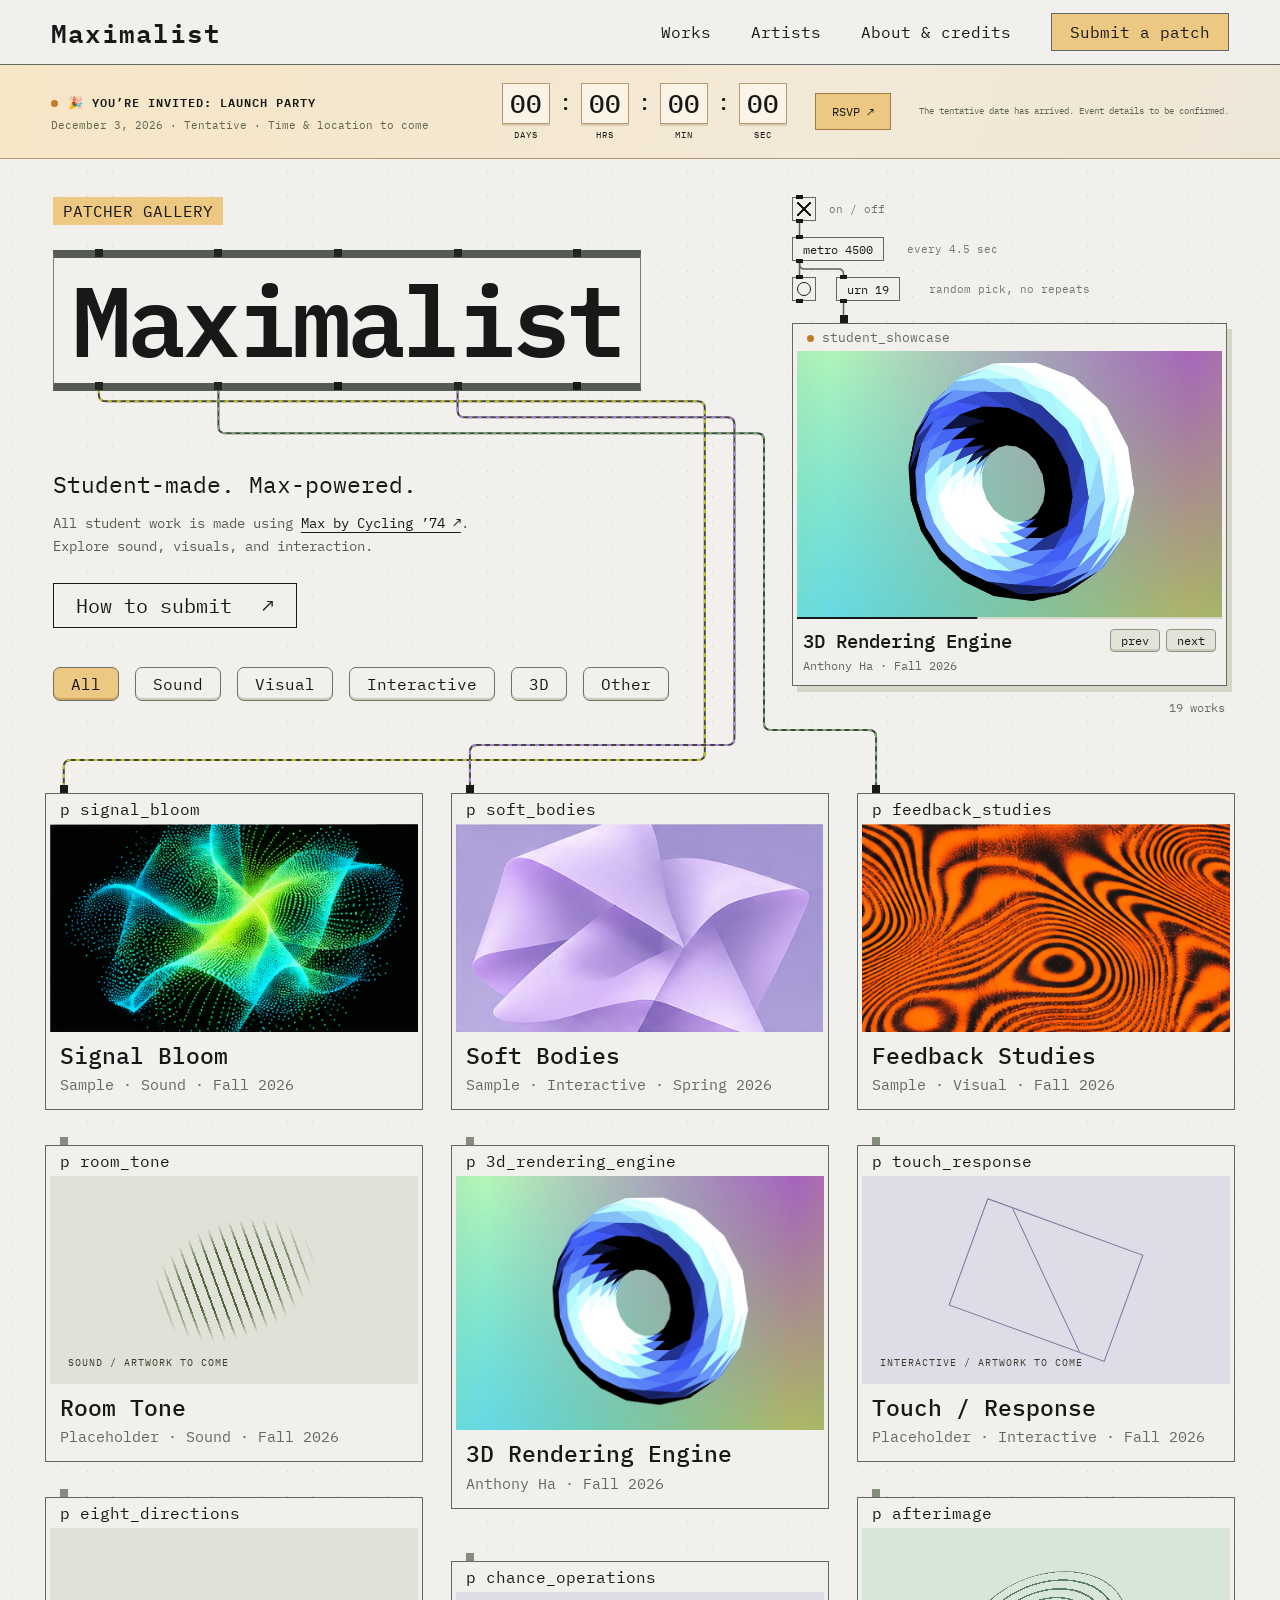
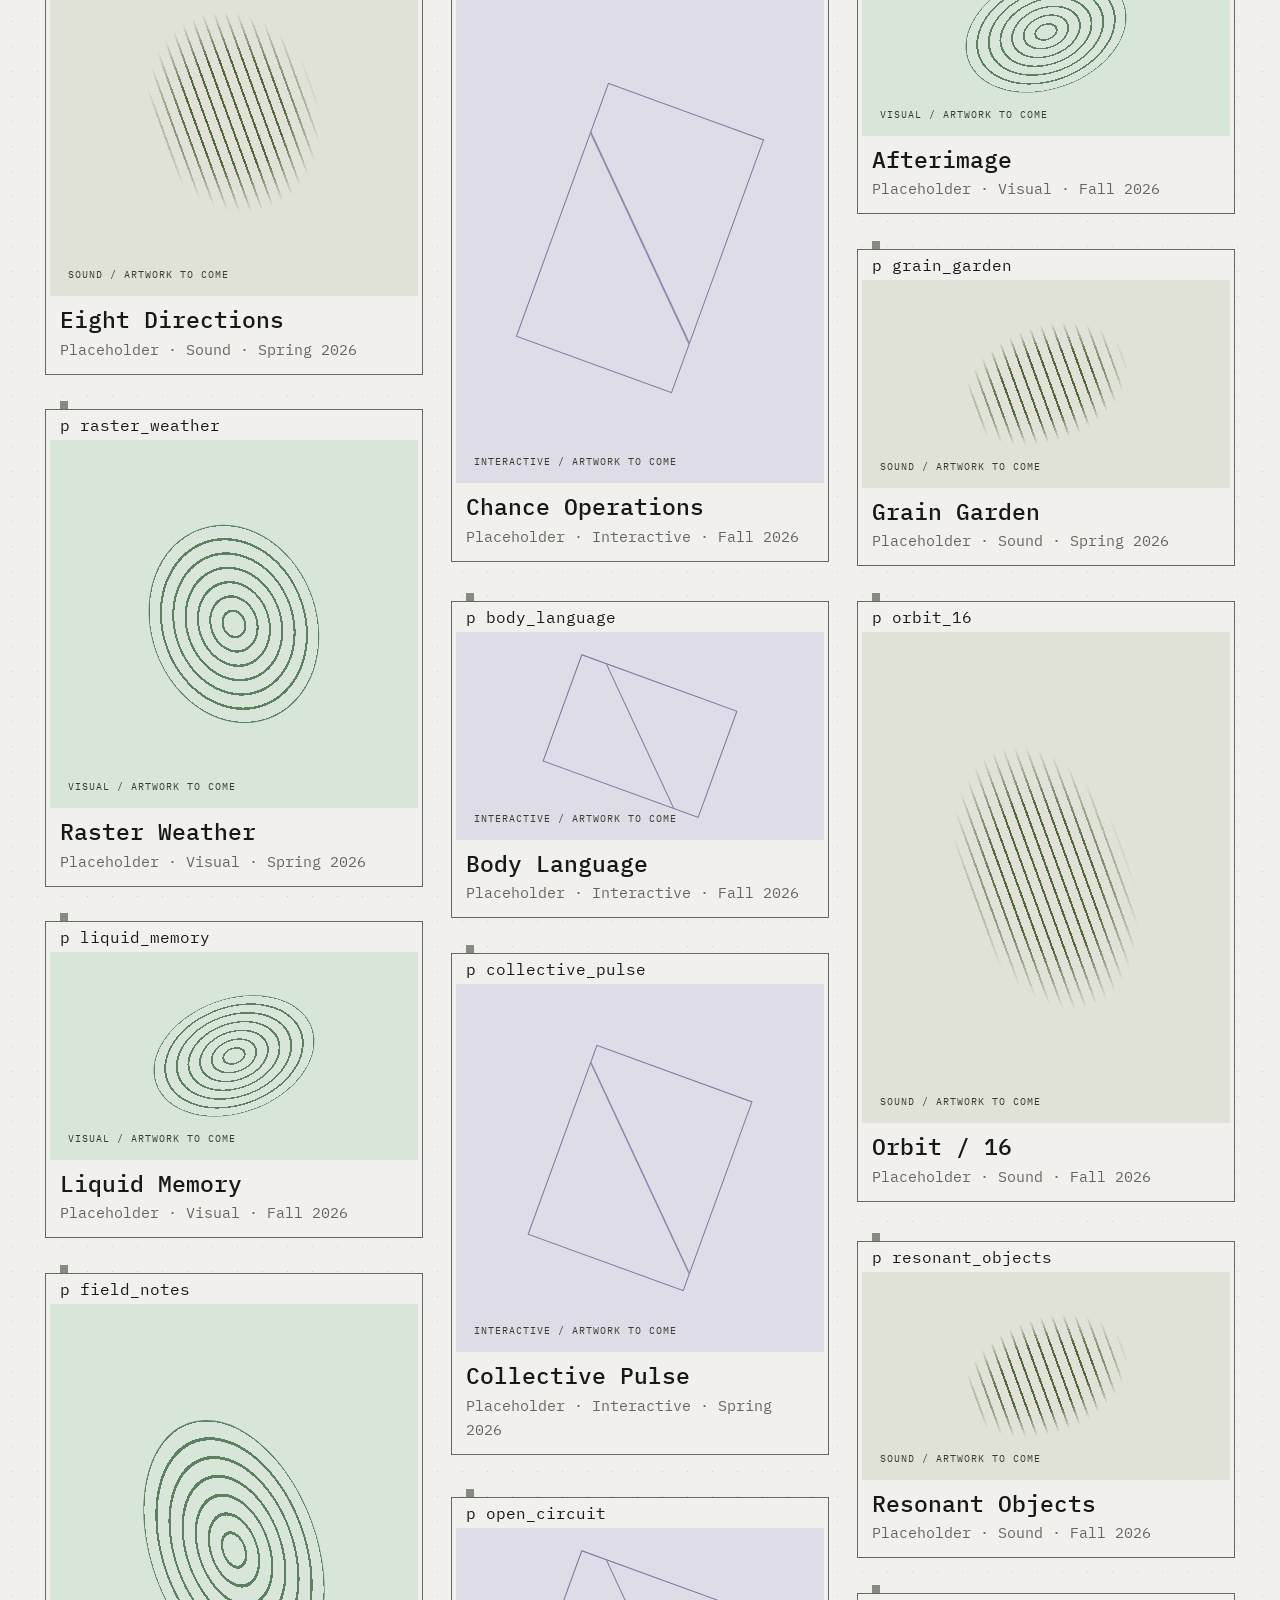
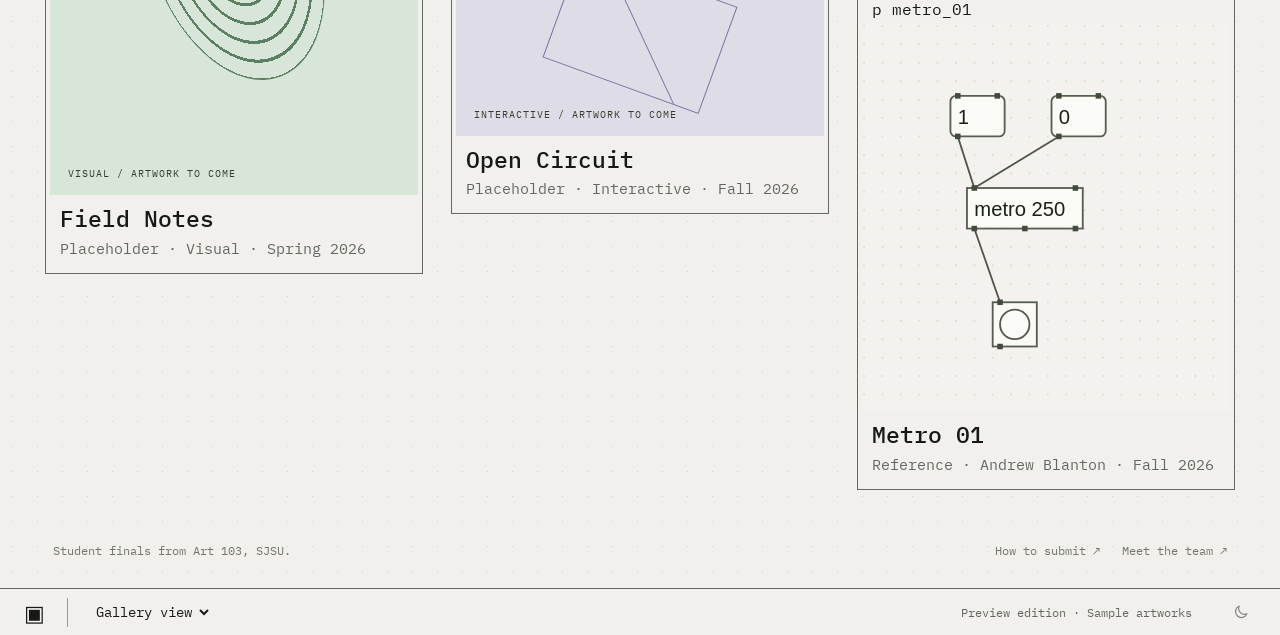
==== index.html @ 7b3593b7 "Add files via upload" ====
<!doctype html>
<html lang="en"><head><meta charset="utf-8"><meta name="viewport" content="width=device-width,initial-scale=1"><meta name="description" content="Maximalist shows student final projects made in Max: sound, video, and interactive work from Art 103 at SJSU."><title>Maximalist | Student work made in Max</title><link rel="stylesheet" href="style.css"><link rel="stylesheet" href="object-skin.css"><link rel="stylesheet" href="showcase.css"><script src="theme.js"></script><script src="transitions.js" defer></script><link rel="stylesheet" href="dark.css"></head><body>
<a class="skip" href="#works">Skip to works</a>
<header><a class="brand" href="#">Maximalist</a><nav aria-label="Main navigation"><a href="#works">Works</a><button data-panel="artists">Artists</button><a href="credits.html">About & credits</a><button class="submit" data-panel="submit">Submit a patch</button></nav></header>
<aside class="launch" aria-label="Tentative launch countdown"><div><span class="launch-light" aria-hidden="true"></span><strong>🎉 YOU’RE INVITED: LAUNCH PARTY</strong><p>December 3, 2026 · Tentative · Time & location to come</p></div><div class="clock" role="timer" aria-label="Time until December 3 in Pacific time"><div><b data-unit="days">--</b><small>DAYS</small></div><span>:</span><div><b data-unit="hours">--</b><small>HRS</small></div><span>:</span><div><b data-unit="minutes">--</b><small>MIN</small></div><span>:</span><div><b data-unit="seconds">--</b><small>SEC</small></div></div><a class="rsvp" href="credits.html#launch-party" title="RSVP details coming soon">RSVP ↗</a><span class="launch-note">Counting to the date,<br>not the event start time.</span></aside><main><section class="canvas" aria-labelledby="title"><div class="intro"><div class="eyebrow">PATCHER GALLERY</div><div class="title-object"><div class="ports top"><i></i><i></i><i></i><i></i><i></i></div><h1 id="title">Maximalist</h1><div class="ports bottom"><i data-outlet="signal" title="audio"></i><i data-outlet="matrix" title="visual"></i><i data-outlet="event" title="interactive"></i><i data-outlet="spatial" title="3D"></i><i data-outlet="other" title="other"></i></div></div><p class="tagline">Student-made. Max-powered.</p><p class="max-intro">All student work is made using <a href="https://cycling74.com/products/max" target="_blank" rel="noopener">Max by Cycling ’74 ↗</a>.<br>Explore sound, visuals, and interaction.</p><a class="explore" href="submit.html">How to submit <span>↗</span></a>
<aside class="showcase" aria-label="Showcase: a random work from the gallery">
 <div class="sc-patch">
  <svg class="sc-cords" aria-hidden="true"></svg>
  <button class="sc-node sc-toggle" aria-pressed="true" aria-label="Pause showcase" title="Toggle the metro on or off"><span aria-hidden="true"></span></button>
  <span class="sc-comment c-toggle" aria-hidden="true">on / off</span>
  <div class="sc-node sc-obj sc-metro" aria-hidden="true">metro</div>
  <span class="sc-comment c-metro" aria-hidden="true">every few sec</span>
  <button class="sc-node sc-bang" aria-label="Bang: show another work" title="bang"><span aria-hidden="true"></span></button>
  <div class="sc-node sc-obj sc-urn" aria-hidden="true">urn</div>
  <span class="sc-comment c-urn" aria-hidden="true">random pick, no repeats</span>
 </div>
 <div class="sc-window">
  <i class="inlet" aria-hidden="true"></i>
  <div class="object-name"><span><i class="sc-live" aria-hidden="true"></i>student_showcase</span></div>
  <button class="sc-stage" aria-label="View artwork"></button>
  <div class="sc-progress" aria-hidden="true"><i></i></div>
  <div class="sc-info"><div class="sc-text" aria-live="off"><h2 class="sc-title"></h2><p class="sc-meta"></p></div><div class="sc-msgs"><button class="sc-msg" data-sc="prev" aria-label="Previous work">prev</button><button class="sc-msg" data-sc="next" aria-label="Next work">next</button></div></div>
 </div>
 <div class="sc-foot"></div>
</aside></div>
<svg class="cords" aria-hidden="true"></svg>
<section id="works" aria-label="Student artworks"><div class="filterbar"><div class="filters" role="group" aria-label="Filter artworks"><button class="active" aria-pressed="true" data-filter="All">All</button><button aria-pressed="false" data-filter="Sound">Sound</button><button aria-pressed="false" data-filter="Visual">Visual</button><button aria-pressed="false" data-filter="Interactive">Interactive</button><button aria-pressed="false" data-filter="3D">3D</button><button aria-pressed="false" data-filter="Other">Other</button></div><span id="count" aria-live="polite">3 works</span></div><div class="gallery" id="gallery"></div></section>
<div class="below"><span>Student finals from Art 103, SJSU.</span><span class="below-links"><a href="submit.html">How to submit ↗</a><a href="credits.html">Meet the team ↗</a></span></div></section></main>
<footer><span class="lock" aria-label="Locked presentation view">▣</span><label for="view" class="sr-only">Gallery layout</label><select id="view"><option value="grid">Gallery view</option><option value="list">List view</option></select><span class="footer-note">Preview edition · Sample artworks</span><button class="theme-toggle" type="button" aria-label="Switch to dark mode"><svg class="icon-moon" viewBox="0 0 24 24" aria-hidden="true"><path d="M20 14.5A8 8 0 0 1 9.5 4a8 8 0 1 0 10.5 10.5Z"/></svg><svg class="icon-sun" viewBox="0 0 24 24" aria-hidden="true"><circle cx="12" cy="12" r="4"/><path d="M12 2.5v2.5M12 19v2.5M2.5 12H5M19 12h2.5M5.3 5.3l1.8 1.8M16.9 16.9l1.8 1.8M5.3 18.7l1.8-1.8M16.9 7.1l1.8-1.8"/></svg></button></footer>
<dialog id="dialog"><div class="dialog-top"><span id="dialog-label">p project</span><span class="dialog-nav"><button type="button" data-step="-1" aria-label="Previous work" title="Previous work (←)">←</button><button type="button" data-step="1" aria-label="Next work" title="Next work (→)">→</button></span><button id="close" aria-label="Close dialog">×</button></div><div id="dialog-body"></div></dialog>
<script src="launch.js"></script><script src="patch-links.js"></script><script src="app.js"></script><script src="showcase.js"></script></body></html>
---- style.css ----
@import url("font-local.css");
:root{--paper:#f2f0ed;--ink:#171918;--line:#656764;--yellow:#ecc882;--wire:#d99a3e;font-family:'IBM Plex Mono','Courier New',monospace;color:var(--ink);background:var(--paper);font-synthesis:none}*{box-sizing:border-box}html{scroll-behavior:smooth;scroll-padding-top:100px}body{margin:0}button,input,textarea,select{font:inherit;color:inherit}button,a,select{-webkit-tap-highlight-color:transparent}button,a,select{touch-action:manipulation}button{cursor:pointer}a{color:inherit;text-decoration:none}button{border:1px solid var(--line);background:transparent;padding:8px 18px}button:hover,.explore:hover{background:var(--yellow)}button:focus-visible,a:focus-visible,select:focus-visible,input:focus-visible,textarea:focus-visible{outline:3px solid #b3782a;outline-offset:4px}header{min-height:65px;padding:10px 4%;display:flex;align-items:center;justify-content:space-between;border-bottom:1px solid var(--line);background:var(--paper);gap:20px}.brand{font-size:26px;font-weight:600;letter-spacing:1px}nav{display:flex;align-items:center;gap:40px;font-size:16px}nav>button:not(.submit){border:0;padding:4px 0}nav>a:hover,nav>button:not(.submit):hover{text-decoration:underline;text-underline-offset:7px;background:none}.submit{background:var(--yellow)}main{background-image:radial-gradient(#cdd0cb .85px,transparent .85px);background-size:25px 25px}.canvas{max-width:1600px;margin:auto;padding:38px 3.5% 0;position:relative}.intro{position:relative;z-index:2;pointer-events:none}.intro>*{pointer-events:auto}.eyebrow{display:inline-block;background:var(--yellow);font-size:16px;padding:4px 10px;margin:0 0 25px 8px}.title-object{display:inline-block;position:relative;border:1.5px solid var(--line);background:var(--paper);margin-left:8px}h1{font-size:clamp(64px,7.7vw,120px);font-weight:600;letter-spacing:-4px;line-height:1.16;margin:6px 18px 14px}.ports{position:absolute;left:7%;right:10%;display:flex;justify-content:space-between;height:10px}.ports i{display:block;width:10px;height:10px;background:var(--ink)}.ports.top{top:-11px}.ports.bottom{bottom:-11px}.tagline{font-size:clamp(18px,1.8vw,27px);line-height:1.35;margin:32px 8px 24px}.explore{display:inline-flex;gap:30px;align-items:center;border:1px solid var(--ink);padding:8px 22px;font-size:20px;margin-left:8px;background:var(--paper)}.cords{position:absolute;inset:0;width:100%;height:100%;z-index:0;overflow:visible;pointer-events:none}.cords path{fill:none;stroke:#5d605b;stroke-width:1.8}.cords path:last-child{stroke:var(--wire);stroke-width:1.5}#works{position:relative;z-index:1;margin-top:35px}.filterbar{display:flex;align-items:center;justify-content:space-between;margin:0 8px 78px}.filters{display:flex;gap:16px}.filters button{background:var(--paper);padding:6px 21px;font-size:16px}.filters button.active{background:var(--yellow)}#count{color:#686b64;font-size:12px;background:var(--paper);padding:4px 8px}.gallery{display:grid;grid-template-columns:repeat(3,minmax(0,1fr));gap:28px}.card{position:relative;display:block;text-align:left;padding:0 4px 12px;background:var(--paper);border:1px solid var(--line);width:100%;transition:transform .2s,box-shadow .2s}.card:hover{background:var(--paper);transform:translateY(-5px);box-shadow:5px 6px 0 #d5d6c7}.card:before{content:'';position:absolute;width:10px;height:10px;top:-11px;left:50%;background:var(--ink)}.object-name{font-size:16px;padding:5px 10px;display:flex;justify-content:space-between}.object-name span:last-child{opacity:0;transition:opacity .2s}.card:hover .object-name span:last-child,.card:focus-visible .object-name span:last-child{opacity:1}.art{width:100%;aspect-ratio:451/254;background-image:url(reference.png);background-size:340.5765% 403.1496%;background-repeat:no-repeat;background-color:#141514}.art-0{background-position:5.25346% 80%}.art-1{background-position:50.04608% 80%}.art-2{background-position:94.83871% 80%}.card h2{font-size:23px;line-height:1.2;font-weight:500;margin:10px 10px 3px}.card p{font-size:15px;margin:0 10px;color:#646761}.below{display:flex;align-items:center;justify-content:space-between;padding:30px 8px;color:#73766d;font-size:12px}.below button{border:0;font-size:12px;padding:5px}footer{display:flex;align-items:center;gap:20px;border-top:1px solid var(--line);padding:8px 24px;font-size:14px;background:var(--paper)}.lock{font-size:22px;border-right:1px solid #999;padding-right:22px}select{border:0;background:transparent;padding:4px;cursor:pointer}.footer-note{margin-left:auto;color:#646761;font-size:12px}.gallery.list{grid-template-columns:1fr}.gallery.list .card{display:grid;grid-template-columns:210px 1fr;padding:12px 16px;column-gap:24px}.gallery.list .art{grid-column:1;grid-row:1/4}.gallery.list .object-name,.gallery.list h2,.gallery.list p{grid-column:2}.gallery.list .object-name{padding-top:0}.gallery.list .card:before{display:none}dialog{padding:0;border:1px solid #555;background:var(--paper);color:var(--ink);width:min(740px,calc(100% - 32px));max-height:90vh;box-shadow:12px 12px 0 #0002}dialog::backdrop{background:#151a16a8;backdrop-filter:blur(3px)}.dialog-top{position:sticky;top:0;z-index:2;display:flex;justify-content:space-between;align-items:center;background:var(--paper);border-bottom:1px solid #777;padding:6px 16px;font-size:14px}.dialog-top button{border:0;font-size:28px;padding:0 6px}#dialog-body{padding:24px}#dialog-body h2{font-size:30px;font-weight:500;margin:15px 0}#dialog-body p{line-height:1.65}#dialog-body .meta{font-size:12px;color:#62665e}.tags{display:flex;gap:8px;margin-top:16px}.tags span{background:var(--yellow);padding:4px 8px;font-size:12px}form{display:grid;gap:15px}form label{display:grid;gap:6px;font-size:14px}input,textarea{width:100%;background:#fff8;border:1px solid #96998e;padding:10px}textarea{min-height:100px;resize:vertical}.primary{background:var(--yellow)}.notice{background:#e7e8de;padding:12px;font-size:13px}#saved{font-size:13px;min-height:18px}.artist-row{padding:20px 0;border-top:1px solid #aaa}.artist-row strong{font-weight:500}.artist-row span{display:block;color:#666;font-size:13px;margin-top:8px}.skip{position:absolute;left:10px;top:-100px;z-index:10;background:var(--yellow);padding:12px}.skip:focus{top:10px}.sr-only{position:absolute;width:1px;height:1px;overflow:hidden;clip:rect(0,0,0,0)}
@media(min-width:1500px){.canvas{padding-top:40px}.filterbar{margin-bottom:80px}.tagline{margin-top:35px}}@media(max-width:900px){nav{gap:18px;font-size:14px}.brand{font-size:22px}.canvas{padding-top:32px}h1{letter-spacing:-3px}.gallery{gap:16px}.card h2{font-size:18px}.object-name{font-size:12px}.card p{font-size:12px}.filters{gap:10px}.filters button{padding:6px 12px}.below{padding:25px 0}}@media(max-width:640px){header{padding:16px 5%;flex-wrap:wrap;gap:15px}.brand{font-size:25px}nav{width:100%;gap:0;justify-content:space-between;font-size:12px}.submit{padding:6px 10px}.canvas{padding:30px 5% 0}.eyebrow{font-size:12px;margin-left:0}.title-object{margin-left:0;max-width:100%}h1{font-size:clamp(38px,10vw,65px);letter-spacing:-2px;margin:10px 12px 14px}.ports i{width:7px;height:7px}.ports.top{top:-8px}.ports.bottom{bottom:-11px}.tagline{font-size:17px;margin:28px 0 22px}.explore{margin:0;font-size:15px}.cords{display:none}#works{margin-top:32px}.filterbar{margin:0 0 28px;display:block}.filters{gap:8px}.filters button{font-size:12px;padding:7px 10px}#count{display:block;margin-top:12px;padding:0;background:none}.gallery{grid-template-columns:1fr;gap:30px}.card h2{font-size:23px}.card p{font-size:14px}.object-name{font-size:14px}.below{align-items:flex-start;gap:16px;font-size:10px}.below button{font-size:10px;white-space:nowrap}footer{gap:12px;flex-wrap:wrap;padding:10px 5%;font-size:12px}.footer-note{width:100%;margin:0;font-size:10px}.gallery.list .card{grid-template-columns:100px 1fr;column-gap:10px;padding:10px}.gallery.list h2{font-size:16px}.gallery.list .object-name{font-size:10px}.gallery.list p{font-size:11px}#dialog-body{padding:18px}#dialog-body h2{font-size:25px}}@media(prefers-reduced-motion:reduce){html{scroll-behavior:auto}*{transition:none!important}}

.intro>.eyebrow{display:block;width:max-content}
/* Connected ports and dedicated cable gutters. */
.ports.bottom{left:56%;right:5%}.ports.bottom i{position:relative;flex:none}.card:before{display:none}.inlet{position:absolute;width:10px;height:10px;top:-11px;left:50%;transform:translateX(-50%);background:var(--ink)}
.cords{display:block!important;z-index:0}.cords path.cable-base{stroke:#242923;stroke-width:3;fill:none}.cords path.cable-stripe{stroke-width:3;stroke-dasharray:5 5;fill:none}.cords path.cable-stripe.signal{stroke:#e2d92d}.cords path.cable-stripe.mc{stroke:#68b5e9;stroke-width:4}.cords path.cable-stripe.matrix{stroke:#68bc72}.cords g[data-cable="mc"] .cable-base{stroke-width:4}
.intro>.tagline{width:max-content;max-width:100%;background:var(--paper)}.intro>.eyebrow{width:max-content}.gallery{row-gap:90px}.card:hover{transform:none;box-shadow:4px 5px 0 #d5d6c7}.filterbar{margin-bottom:20px;background:var(--paper);padding:4px 0}.cable-legend{display:flex;gap:20px;font-size:11px;color:#5a6156;width:max-content;max-width:100%;background:var(--paper);padding:4px 8px;margin:0 0 80px 8px;flex-wrap:wrap}.cable-legend>span{display:flex;align-items:center;gap:6px}.cable-legend i{display:inline-block;width:26px;height:4px;background:#252b23}.cable-legend .signal{background:repeating-linear-gradient(90deg,#252b23 0 5px,#e2d92d 5px 10px)}.cable-legend .mc{background:repeating-linear-gradient(90deg,#252b23 0 5px,#68b5e9 5px 10px)}.cable-legend .matrix{background:repeating-linear-gradient(90deg,#252b23 0 5px,#68bc72 5px 10px)}
.placeholder-art{aspect-ratio:451/254;background:#e0e2d8;position:relative;overflow:hidden;color:#373e2e;display:flex;align-items:center;justify-content:center}.placeholder-num{position:absolute;left:18px;top:10px;font-size:56px;font-weight:400;opacity:.3}.placeholder-label{position:absolute;bottom:15px;left:18px;font-size:10px;letter-spacing:1px}.placeholder-graphic{width:45%;height:55%;background:repeating-linear-gradient(90deg,transparent 0 9px,#52683b 9px 11px);mask-image:radial-gradient(ellipse,#000 40%,transparent 72%);transform:rotate(-20deg)}.type-matrix{background:#d8e5d9}.type-matrix .placeholder-graphic{background:repeating-radial-gradient(ellipse at center,transparent 0 10px,#5c8061 10px 12px);transform:rotate(-20deg);mask-image:none;border-radius:50%}.type-event{background:#dedce7}.type-event .placeholder-graphic{border:1px solid #81759f;background:linear-gradient(45deg,transparent 49.5%,#81759f 50%,transparent 50.5%);mask-image:none;transform:rotate(20deg)}.type-mc{background:#d6e2ec}.type-mc .placeholder-graphic{background:repeating-linear-gradient(90deg,transparent 0 8px,#4d81a3 8px 10px)}.gallery.list .card{padding-top:12px}.gallery.list .art,.gallery.list .placeholder-art{grid-column:1;grid-row:1/4}.gallery.list .inlet{display:block}.gallery.list .object-name{grid-column:2}.gallery.list{row-gap:75px}.card h2{min-height:1.25em}.card p{line-height:1.6}.card .object-name{overflow:hidden;white-space:nowrap}.card .object-name>span:first-child{overflow:hidden;text-overflow:ellipsis}
.launch{display:flex;align-items:center;gap:28px;padding:18px 4%;background:#f3e8d6;border-bottom:1px solid #b39a74}.launch strong{font-size:12px;letter-spacing:1px;font-weight:500}.launch p{font-size:11px;color:#5f6651;margin:6px 0 0}.launch-light{display:inline-block;width:7px;height:7px;background:#c07a28;margin-right:10px;border-radius:50%;animation:blink 2s infinite}.clock{display:flex;align-items:center;gap:9px;margin-left:auto}.clock>div{min-width:46px;text-align:center}.clock b{display:block;background:#faf3e6;border:1px solid #b39a74;box-shadow:0 2px 0 #dccbad;padding:4px 7px;font-size:26px;font-weight:500;line-height:1.2}.clock small{font-size:9px;letter-spacing:1px;display:block;margin-top:5px}.clock>span{font-size:22px;align-self:flex-start;padding-top:4px}.clock b.tick{animation:flip .4s ease-out}.launch-note{font-size:9px;line-height:1.6;color:#5f6651}.credits{max-width:1100px;min-height:75vh;margin:auto;padding:65px 6% 90px}.credits .eyebrow{margin-left:0}.credits h1{font-size:clamp(40px,6vw,80px);letter-spacing:-3px;margin:0 0 25px}.credits .lead{font-size:20px;line-height:1.6;max-width:730px}.credits h2{font-size:25px;font-weight:500;margin-top:55px}.credit-grid{display:grid;grid-template-columns:1fr 1fr;gap:25px}.credit-block{background:var(--paper);border:1px solid var(--line);padding:24px}.credit-block small{font-size:11px;color:#616953}.credit-block h3{font-size:19px;font-weight:500;margin:15px 0}.credit-block p{font-size:13px;line-height:1.7}.credits a{border-bottom:1px solid}.credits .sources{font-size:12px;line-height:2}.credits .note{font-size:13px;color:#62685b;line-height:1.7}.back{display:inline-block;margin-bottom:35px}.credits section{scroll-margin-top:20px}@keyframes flip{from{transform:perspective(200px) rotateX(-50deg);opacity:.5}to{transform:perspective(200px) rotateX(0);opacity:1}}@keyframes blink{50%{opacity:.3}}
@media(max-width:900px){.launch{flex-wrap:wrap;gap:15px}.launch-note{display:none}nav{gap:18px}.cable-legend{gap:14px}}
@media(max-width:640px){.canvas{padding-left:5%;padding-right:9%}.ports.bottom{left:50%;right:5%;bottom:-8px;height:7px}.ports.bottom i{width:7px;height:7px}.launch{padding:14px 5%;gap:15px}.launch>div:first-child{width:100%}.clock{margin-left:0}.clock b{font-size:23px}.launch p{font-size:10px}.launch strong{font-size:11px}.gallery{row-gap:85px}.cable-legend{margin:0 0 72px;gap:10px;font-size:9px}.filterbar{margin-bottom:14px}.filters{flex-wrap:wrap}.card h2{font-size:22px}.card p{font-size:12px}.gallery.list .placeholder-num{font-size:25px}.gallery.list .placeholder-label{display:none}.credit-grid{grid-template-columns:1fr}.credits{padding:35px 6% 60px}.credits .lead{font-size:17px}.credits h1{letter-spacing:-2px}.launch-note{display:block;margin-left:8px;font-size:8px}}
@media(prefers-reduced-motion:reduce){.clock b.tick,.launch-light{animation:none!important}}

.credits>.back{display:block;width:max-content}.credits>.eyebrow{display:block;width:max-content}nav>a.submit{border:1px solid var(--line);padding:8px 18px}
/* Minimal patcher: connect the first row, leave the long gallery uncluttered. */
.gallery{row-gap:36px}.gallery.list{row-gap:28px}.filterbar{background:transparent}.filters{background:var(--paper)}
.cords path.cable-base{stroke-width:2;stroke:#41483c}.cords path.cable-stripe{stroke-width:2;stroke-dasharray:4 5}.cords path.cable-stripe.signal{stroke:#c7bd25}.cords path.cable-stripe.matrix{stroke:#79a87b}
.cable-legend .other{height:3px;background:repeating-linear-gradient(90deg,#92998b 0 3px,transparent 3px 6px)}
.ports.bottom i:not(.active-port){background:#9b9e94}.card:not(.connected) .inlet{background:#858b7e;width:7px;height:7px;top:-8px}
@media(max-width:640px){.gallery{row-gap:30px}.gallery.list{row-gap:25px}.canvas{padding-right:5%}.cable-legend{font-size:10px;gap:14px}.cable-legend i{width:20px}}
/* Artwork documentation and variable-height screenshot cards. */
.max-intro{font-size:14px;line-height:1.7;margin:-12px 8px 24px;width:max-content;max-width:100%;background:var(--paper);color:#575e50}.max-intro a{color:var(--ink);text-decoration:underline;text-underline-offset:4px}.tagline{margin-bottom:24px}
.ports.bottom{left:7%;right:10%;height:10px;bottom:-11px}.ports.bottom i{width:10px;height:10px}.ports.bottom i:not(.active-port){background:var(--ink)}
.gallery:not(.list){grid-auto-rows:8px;row-gap:24px;grid-auto-flow:row dense;align-items:start}.gallery:not(.list)>.card{align-self:start;height:max-content}.cover-image{display:block;width:100%;height:auto;object-fit:contain;background:#e8e9df}.placeholder-art{height:auto}.gallery.list{grid-auto-rows:auto;align-items:start}.gallery.list .card{grid-row-end:auto!important}.gallery.list .cover-image{grid-column:1;grid-row:1/4}.gallery.list .placeholder-art,.gallery.list .cover-image{aspect-ratio:451/254!important;max-height:140px;object-fit:contain}
.artwork-dialog{width:min(1000px,calc(100% - 40px));max-height:92vh}.artwork-dialog #dialog-body{padding:28px}.detail-top{display:grid;grid-template-columns:minmax(200px,.9fr) minmax(0,1.3fr);gap:30px}.detail-cover>.art,.detail-cover>.placeholder-art,.detail-cover>.cover-image{max-height:340px;object-fit:contain}.detail-caption{display:block;font-size:10px;color:#74796b;line-height:1.5;margin-top:10px}.detail-info section+section{margin-top:22px}.artwork-dialog h3{font-size:11px;letter-spacing:1.5px;text-transform:none;font-weight:500;color:#6b725e;margin:0 0 7px}.artwork-dialog #dialog-body h2{font-size:32px;line-height:1.2;margin:0;letter-spacing:-1px}.artwork-dialog #dialog-body .detail-info p{font-size:14px;line-height:1.6;margin:0}.detail-info section:first-child p{font-size:15px!important}.patch-section{margin-top:28px;border-top:1px solid #a2a795;padding-top:20px}.patch-section-title{display:flex;justify-content:space-between;align-items:center;margin-bottom:10px}.patch-section-title h3{margin:0}.patch-section-title>span{font-size:9px;letter-spacing:1px;color:#777e6d}.patch-preview{margin:0;border:1px solid #a0a68f;background:#eeefe6;padding:20px}.patch-preview img{display:block;width:auto;max-width:100%;height:300px;margin:auto;object-fit:contain}.patch-preview figcaption{font-size:10px;line-height:1.6;color:#68705e;margin-top:16px}.patch-empty{display:flex;flex-direction:column;align-items:center;justify-content:center;min-height:180px;border:1px dashed #a1a88e;background:radial-gradient(#cdd0c2 .7px,transparent .7px) 0 0/16px 16px;text-align:center;padding:24px}.empty-object{border:1px solid #929b80;background:var(--paper);padding:5px 12px;font-size:12px;margin-bottom:16px}.patch-empty strong{font-size:13px;font-weight:500}.patch-empty p{font-size:11px;max-width:400px;margin:6px 0!important;color:#6f7663}.patch-actions{display:flex;align-items:center;gap:24px;margin-top:22px}.open-patcher{display:inline-flex;justify-content:space-between;align-items:center;gap:35px;border:1px solid #697352;padding:12px 18px;font-size:15px}.open-patcher:hover{background:#e8b865}.open-patcher:disabled{background:#e1e4d8;color:#858b79;border-color:#c1c5b6;cursor:not-allowed}.open-patcher:disabled:hover{background:#e1e4d8}.patch-file-link{font-size:12px;text-decoration:underline;text-underline-offset:4px}.artwork-dialog #dialog-body .patch-help{font-size:11px;line-height:1.6;color:#626b55;margin:12px 0 0;max-width:680px}#launch-status{font-size:11px;color:#55633c;margin:8px 0 0}.patch-help a{border-bottom:1px solid}
form select{background:#fff8;border:1px solid #96998e;padding:10px;width:100%;border-radius:0}
@media(max-width:900px) and (min-width:641px){.gallery:not(.list){grid-template-columns:repeat(2,minmax(0,1fr))}.detail-top{gap:22px}}
@media(max-width:640px){.max-intro{font-size:11px;max-width:calc(100% - 10px);margin:-10px 0 22px}.tagline{font-size:17px}.ports.top,.ports.bottom{height:7px;left:7%;right:10%}.ports.bottom{bottom:-8px}.ports.bottom i,.ports.top i{width:7px;height:7px}.gallery:not(.list){grid-template-columns:minmax(0,1fr);row-gap:20px}.artwork-dialog{width:calc(100% - 20px);max-height:94vh}.artwork-dialog #dialog-body{padding:18px}.detail-top{grid-template-columns:1fr;gap:22px}.detail-cover{max-width:280px}.detail-cover>.placeholder-art{max-height:240px;aspect-ratio:451/254!important}.artwork-dialog #dialog-body h2{font-size:28px}.patch-empty{padding:16px;min-height:170px}.patch-preview{padding:14px}.patch-preview img{height:250px}.patch-actions{align-items:flex-start;gap:15px;flex-direction:column}.patch-file-link{font-size:11px}.open-patcher{width:100%}}
.tag-options{border:1px solid #96998e;padding:14px;display:flex;flex-wrap:wrap;gap:12px 22px}.tag-options legend{font-size:14px;padding:0 6px}.tag-options legend small{font-size:10px;color:#68705e;margin-left:8px}.tag-options label{display:flex;align-items:center;gap:7px;cursor:pointer}.tag-options input{width:17px;height:17px;accent-color:#6e7a28;margin:0}.launch{position:relative;background:linear-gradient(105deg,#f7e6c6,#f3e9d8 65%,#eee6d6);transition:background .2s}.launch strong{font-weight:600}.rsvp{border:1px solid #a27a45;padding:10px 16px;background:var(--yellow);white-space:nowrap;font-size:12px;position:relative;z-index:2}.rsvp:hover{background:#e8b865;transform:translateY(-2px)}.confetti-piece{pointer-events:none;position:absolute;z-index:5;width:6px;height:10px;border-radius:1px;left:var(--x);top:var(--y);animation:confetti-pop 950ms ease-out forwards}.launch{isolation:isolate}.launch .confetti-piece{box-shadow:none}@keyframes confetti-pop{0%{opacity:0;transform:translate(0,0) rotate(0)}15%{opacity:1}100%{opacity:0;transform:translate(var(--dx),var(--dy)) rotate(var(--spin))}}@media(prefers-reduced-motion:reduce){.confetti-piece{display:none}.rsvp:hover{transform:none}}@media(max-width:640px){.launch{gap:12px}.rsvp{margin-left:auto;padding:10px}.launch-note{width:100%;margin-left:0}.tag-options{gap:14px}.launch strong{font-size:11px}}
/* Spaced routing, left inlets, compact portrait details. */
.intro>.tagline{margin-top:78px}.filters{flex-wrap:wrap;max-width:100%}.filterbar{gap:12px}.inlet,.card:not(.connected) .inlet{left:14px;transform:none;width:8px;height:8px;top:-9px}.cable-legend .event{background:repeating-linear-gradient(90deg,#252b23 0 5px,#68b5e9 5px 10px)}.cable-legend .other{background:#141814;height:3px}.cords path.cable-stripe.event{stroke:#68b5e9}.cords path.cable-stripe{animation:signal-flow 1.25s linear infinite}.cords g[data-cable="other"] .cable-base{stroke:#111;stroke-width:1.5}.cords path.cable-flow{fill:none;stroke:#111;stroke-width:3;stroke-dasharray:0 18;stroke-linecap:round;animation:black-flow 1.8s linear infinite}.portrait-detail{grid-template-columns:minmax(150px,230px) minmax(0,1fr);gap:24px}.portrait-detail .detail-cover>.placeholder-art,.portrait-detail .detail-cover>.cover-image{max-height:none;aspect-ratio:3/4!important;object-fit:contain}.portrait-detail .detail-cover{max-width:230px}.portrait-detail .detail-info{align-self:start}.cords{transition:opacity .15s}.card{will-change:opacity}@keyframes signal-flow{to{stroke-dashoffset:-18}}@keyframes black-flow{to{stroke-dashoffset:-18}}@media(max-width:640px){.intro>.tagline{margin-top:78px}.portrait-detail{grid-template-columns:1fr}.portrait-detail .detail-cover{width:160px}.portrait-detail .detail-info{width:100%}.filters{gap:8px}.filters button{padding:6px 10px}.title-object .ports.top{top:-8px}.title-object .ports.bottom{bottom:-8px}}@media(prefers-reduced-motion:reduce){.cords path{animation:none!important}}

/* Identical cross-section on straight sections and curves; 3D has its own signal. */
.cords path{vector-effect:non-scaling-stroke;shape-rendering:geometricPrecision;stroke-linejoin:round}
.cords path.cable-stripe.spatial{stroke:#ae80dc}
.cable-legend .spatial{background:repeating-linear-gradient(90deg,#252b23 0 5px,#ae80dc 5px 10px)}

/* Launch confetti: pieces live in a fixed layer over the page so they can fall past the banner. */
.confetti-layer{position:fixed;inset:0;z-index:60;pointer-events:none;overflow:hidden}
.confetti-layer i{position:absolute;display:block;width:6px;height:11px;margin:-5px 0 0 -3px;border-radius:1px;will-change:transform,opacity}
.confetti-layer i.square{width:8px;height:8px}
.confetti-layer i.circle{width:7px;height:7px;border-radius:50%}
.confetti-layer i.ribbon{width:3px;height:16px;border-radius:2px}
@media(prefers-reduced-motion:reduce){.confetti-layer{display:none}}

/* Detail view: portfolio link, preview section and the Max-style audio player. */
.portfolio-link{display:inline-block;margin-top:8px;font-size:12px;border-bottom:1px solid;padding-bottom:1px}
.portfolio-link:hover{background:var(--yellow)}
.preview-video{display:block;width:auto;max-width:100%;max-height:420px;margin:0 auto;background:#141514;border:1px solid var(--line)}
.artwork-dialog #dialog-body .preview-note{font-size:11px;line-height:1.6;color:#74796b;margin:10px 0 0}
.audio-player{display:flex;align-items:center;gap:14px;border:1px solid var(--line);padding:12px 14px;background:radial-gradient(#cdd0c2 .7px,transparent .7px) 0 0/16px 16px}
.audio-player .ap-toggle{min-width:44px;display:inline-grid;place-items:center;padding:6px 12px}
.ap-icon{display:block;width:12px;height:12px;fill:currentColor}
.audio-player.playing .ap-toggle{background:var(--yellow)}
.ap-scrub{flex:1;width:auto;min-width:0;height:18px;padding:0;border:0;background:transparent;-webkit-appearance:none;appearance:none;cursor:pointer}
.ap-scrub::-webkit-slider-runnable-track{height:4px;background:linear-gradient(90deg,var(--ink) var(--fill,0%),#cfd0c4 var(--fill,0%))}
.ap-scrub::-webkit-slider-thumb{-webkit-appearance:none;width:10px;height:16px;margin-top:-6px;background:var(--ink);border:0}
.ap-scrub::-moz-range-track{height:4px;background:#cfd0c4}
.ap-scrub::-moz-range-progress{height:4px;background:var(--ink)}
.ap-scrub::-moz-range-thumb{width:10px;height:16px;background:var(--ink);border:0;border-radius:0}
.ap-time{font-size:12px;color:#646761;min-width:88px;text-align:right;font-variant-numeric:tabular-nums;background:var(--paper);padding:0 2px}
@media(max-width:640px){.audio-player{flex-wrap:wrap}.ap-time{min-width:0}}
form select{width:100%;border:1px solid #96998e;background:#fff8;padding:10px}
form label small{color:#74796b;font-size:11px}
.guide-link{font-size:13px}
.guide-link a{border-bottom:1px solid;margin-right:6px}
.guide-link a:hover{background:var(--yellow)}

/* How to submit page */
.guide code{font-size:.92em;background:#e5e3dc;padding:1px 4px}
.guide .credit-block p{margin-bottom:0}
.examples{display:grid;grid-template-columns:1fr 1fr;gap:20px;margin-top:18px}
.example{border:1px dashed #a1a88e;padding:18px 20px;background:var(--paper)}
.example.good{border:1px solid var(--line);box-shadow:4px 5px 0 #d5d6c7}
.example small{font-size:10px;letter-spacing:1px;color:#74796b}
.example p{font-size:14px;line-height:1.7;margin:8px 0 0}
.rules,.steps{font-size:14px;line-height:1.7;padding-left:22px;max-width:760px}
.rules li,.steps li{margin-bottom:10px}
.steps strong{font-weight:500}
.guide-cta{margin-left:0;font-size:18px}
.guide-cta:hover{background:var(--yellow)}
nav a[aria-current="page"]{text-decoration:underline;text-underline-offset:7px}
@media(max-width:640px){.examples{grid-template-columns:1fr}}
.below-links{display:flex;gap:22px}
.below-links a:hover{text-decoration:underline;text-underline-offset:4px}

/* Detail header: the title is the biggest text, then "artist · semester", then the summary. */
#dialog-body .detail-info .detail-title{font-size:34px;line-height:1.15;margin:0 0 8px}
.artwork-dialog #dialog-body .detail-info .detail-byline{font-size:14px;color:#646761;margin:0 0 18px}
.detail-byline .portfolio-link{margin:0;font-size:14px;color:var(--ink)}
.artwork-dialog #dialog-body .detail-info .detail-summary{font-size:14px;line-height:1.7}

/* The cable legend is gone; this space is now where the cords turn into the cards. */
.filterbar{margin-bottom:80px}
@media(max-width:640px){.filterbar{margin-bottom:72px}}

/* Detail view labels */
#dialog-body .detail-info .detail-title{margin:0 0 20px}
.detail-meta{display:flex;flex-wrap:wrap;gap:12px 44px;margin:0 0 20px}
.detail-meta .portfolio-link{margin:0;font-size:14px}
/* How to submit title in the same object box as the homepage title */
.guide .guide-title{margin:8px 0 34px}
.guide .guide-title h1{margin:4px 22px 8px}
@media(max-width:640px){.guide .guide-title h1{margin:4px 14px 8px;font-size:clamp(30px,9vw,44px)}}

/* Previous / next arrows in the artwork window header (keys: ← →) */
.dialog-nav{display:none;margin-left:auto;margin-right:10px;gap:2px}
.artwork-dialog .dialog-nav{display:flex}
.dialog-top .dialog-nav button{font-size:17px;line-height:1;padding:5px 9px;border:0}
.dialog-top .dialog-nav button:hover{background:var(--yellow)}
/* Shortcut list */
.keys{display:grid;grid-template-columns:max-content 1fr;gap:12px 22px;align-items:center;margin:20px 0 0;font-size:14px}
.keys dd{margin:0;color:#646761}
kbd{display:inline-block;min-width:26px;text-align:center;font:inherit;font-size:12px;padding:3px 7px;border:1px solid #8f9386;border-radius:4px;background:#e2e4d9;box-shadow:inset 0 -2px 0 #c9cebc}



/* Card to window morph (app.js openWork / closeDialog) */
::view-transition-group(work-window),::view-transition-group(work-art){animation-duration:.48s;animation-timing-function:cubic-bezier(.2,.8,.2,1)}
::view-transition-old(work-art),::view-transition-new(work-art){height:100%;object-fit:cover}
:root.work-vt::view-transition-old(root),:root.work-vt::view-transition-new(root){animation-duration:.3s}

/* Zoomable patching screenshot */
.zoom-pane{position:relative;height:320px;overflow:hidden;cursor:zoom-in;touch-action:pan-y;user-select:none}
.zoom-pane.zoomed{cursor:grab;touch-action:none}
.zoom-pane.dragging{cursor:grabbing}
.zoom-inner{position:absolute;inset:0;display:flex;align-items:center;justify-content:center;transform-origin:0 0;transition:transform .32s cubic-bezier(.2,.8,.2,1);will-change:transform}
.zoom-pane.dragging .zoom-inner{transition:none}
.patch-preview .zoom-inner img{height:auto;max-height:100%;max-width:100%;width:auto;margin:0;pointer-events:none}
.zoom-ui{position:absolute;right:8px;bottom:8px;display:flex;align-items:center;gap:5px;opacity:.55;transition:opacity .2s}
.zoom-pane:hover .zoom-ui,.zoom-ui:focus-within{opacity:1}
.zoom-ui .sc-msg{padding:2px 9px;min-width:30px}
.zoom-level{font-size:10px;color:#646761;background:var(--paper);padding:2px 6px;min-width:42px;text-align:right;font-variant-numeric:tabular-nums}
@media(max-width:640px){.zoom-pane{height:240px}}

/* Rolling countdown digits (launch.js) */
.clock b{overflow:hidden;font-variant-numeric:tabular-nums}
.clock .digit{display:inline-block;height:1.2em;overflow:hidden;vertical-align:top}
.clock .reel{display:block;transition:transform .6s cubic-bezier(.25,1.25,.4,1)}
.clock .reel i{display:block;height:1.2em;line-height:1.2em;font-style:normal;text-align:center}

/* Page transitions (transitions.js): the header stays put, the rest fades between pages */
@media(prefers-reduced-motion:no-preference){
 .launch,main,footer{animation:page-in .5s cubic-bezier(.2,.8,.2,1) both}
 html.page-leave .launch,html.page-leave main,html.page-leave footer{animation:page-out .22s ease-in both}
}
@keyframes page-in{from{opacity:0;transform:translateY(10px)}}
@keyframes page-out{to{opacity:0;transform:translateY(-6px)}}
@media(prefers-reduced-motion:reduce){.clock .reel,.zoom-inner{transition:none}}
---- object-skin.css ----
/* Remove this stylesheet link to restore the prior box styling. */
.title-object{border-top:8px solid #555b52;border-bottom:8px solid #555b52;border-left:1px solid #777d72;border-right:1px solid #777d72}.title-object h1{margin-top:3px;margin-bottom:7px}.title-object .ports.top{top:-9px}.title-object .ports.bottom{bottom:-9px}.title-object .ports i{background:#20251e;width:8px;height:8px}.filters button{border-radius:7px;border:1px solid #6c7461;box-shadow:inset 0 -2px 0 #c9cebc;padding-left:17px;padding-right:17px}.filters button.active{box-shadow:inset 0 -2px 0 #cfa265}.filters button:hover{background:#f6e6c8}
---- showcase.css ----
/* Rotating showcase: a tiny patch (toggle -> metro -> urn) feeding a p showcase window.
   Remove this stylesheet link and showcase.js to take it off the homepage. */
.showcase{position:absolute;top:0;right:8px;width:clamp(360px,34vw,540px);font-size:12px}
.sc-patch{position:relative;height:104px}
.sc-cords{position:absolute;inset:0;width:100%;height:100%;overflow:visible;pointer-events:none;z-index:0}
.sc-cords path{fill:none;stroke:#5d605b;stroke-width:1.5;transition:stroke .3s}
.sc-cords path.hot{stroke:#d99a3e;stroke-width:2;transition:none}

/* Small Max boxes. Ports sit on the edge like real inlets and outlets. */
.sc-node{position:absolute;z-index:1;height:24px;background:var(--paper);border:1px solid var(--line)}
.sc-node:before,.sc-node:after{content:'';position:absolute;left:3px;width:7px;height:4px;background:var(--ink)}
.sc-node:before{top:-3px}
.sc-node:after{bottom:-3px}
.sc-obj{display:flex;align-items:center;padding:0 10px;font-size:12px;white-space:nowrap}
.sc-toggle,.sc-bang{width:24px;padding:0}
.sc-toggle{top:0;left:0}
.sc-metro{top:40px;left:0}
.sc-bang{top:80px;left:0;display:grid;place-items:center}
.sc-urn{top:80px;left:44px}

.sc-toggle span{position:absolute;inset:4px;opacity:0;background:linear-gradient(45deg,transparent 45%,var(--ink) 45% 55%,transparent 55%),linear-gradient(-45deg,transparent 45%,var(--ink) 45% 55%,transparent 55%)}
.sc-toggle[aria-pressed="true"] span{opacity:1}
.sc-toggle:hover{background:var(--yellow)}
.sc-bang:hover{background:var(--paper)}
.sc-bang:hover span{border-color:#b3782a}
.sc-bang span{width:14px;height:14px;border:1px solid var(--ink);border-radius:50%}
.sc-bang.hit span{animation:sc-bang .3s ease-out}
@keyframes sc-bang{from{background:#e0a24a}to{background:transparent}}

/* Max comments are plain text sitting in the patch. */
.sc-comment{position:absolute;z-index:1;color:#73766d;font-size:11px;white-space:nowrap;background:var(--paper);padding:0 3px}
.sc-comment.c-toggle{top:5px;left:34px}
.sc-comment.c-metro{top:45px;left:112px}
.sc-comment.c-urn{top:85px;left:134px}

/* The p showcase window borrows the card styling. */
.sc-window{position:relative;margin-top:22px;background:var(--paper);border:1px solid var(--line);padding:0 4px 10px;box-shadow:5px 6px 0 #d5d6c7}
.sc-window>.inlet{transform:translateX(-50%)}
.sc-window .object-name span:last-child{opacity:1;color:#646761;font-size:13px}
.sc-window .object-name .sc-live{display:inline-block;width:7px;height:7px;margin-right:8px;background:#c07a28;border-radius:50%;animation:blink 2s infinite}
.showcase.paused .sc-live{animation:none;background:#9b9e94}
/* Fixed stage size: every piece fits this frame, so the window never jumps around. */
.sc-stage{position:relative;display:block;width:100%;padding:0;border:0;aspect-ratio:16/10;overflow:hidden;background:#141514}
.sc-stage:hover{background:#141514}
.sc-stage:focus-visible{outline-offset:2px}
.sc-layer{position:absolute;inset:0;overflow:hidden}
/* Wide work: fill the stage, trimming a little off the edges if needed. */
.sc-layer>*{display:block;width:100%;height:100%;aspect-ratio:auto!important}
.sc-layer>.art{position:absolute;top:0;left:50%;width:auto;aspect-ratio:451/254!important;transform:translateX(-50%)}
.sc-layer>.cover-image{object-fit:cover}
.sc-layer>.placeholder-art{display:flex}
/* Vertical or square work: shown whole, as a box sitting on the patcher grid. */
.sc-layer.framed{display:flex;align-items:center;justify-content:center;padding:16px;background:#e9e9e2 radial-gradient(#c3c6bd .9px,transparent .9px) 0 0/18px 18px}
.sc-layer.framed>*{width:auto;height:100%;max-width:100%;aspect-ratio:var(--ar)!important;border:1px solid var(--line);box-shadow:4px 5px 0 #d5d6c7}
.sc-layer.framed>.cover-image{object-fit:contain;background:var(--paper)}
.sc-layer.framed .placeholder-num{font-size:40px;left:12px}
.sc-layer.framed .placeholder-label{left:12px;bottom:10px;font-size:9px}
.sc-progress{height:2px;background:#d5d6c7}
.sc-progress i{display:block;height:100%;background:var(--ink);transform-origin:left;transform:scaleX(0)}

.sc-info{position:relative;padding:10px 6px 0}
.sc-title{font-size:19px;line-height:1.3;font-weight:500;margin:0;padding-right:118px;white-space:nowrap;overflow:hidden;text-overflow:ellipsis}
.sc-meta{font-size:12px;line-height:1.5;color:#646761;margin:3px 0 0;white-space:nowrap;overflow:hidden;text-overflow:ellipsis}
.sc-msgs{position:absolute;top:10px;right:6px;display:flex;gap:6px}
/* Max message boxes: softer fill, rounded corners, flash when clicked. */
.sc-msg{background:#e2e4d9;border:1px solid #8f9386;border-radius:4px;box-shadow:inset 0 -2px 0 #c9cebc;padding:3px 10px;font-size:12px}
.sc-msg.hit{animation:sc-msg .3s ease-out}
@keyframes sc-msg{from{background:#e0a24a}}

/* The gallery count moves here on wide screens (see showcase.js). */
.sc-foot{display:flex;justify-content:flex-end;margin-top:14px;min-height:16px}
.sc-foot:empty{display:none}
.sc-foot #count{margin:0;padding:0 2px;background:var(--paper)}

/* Below 1280px there is no empty right column, so the showcase drops under the intro. */
@media(max-width:1279px){.showcase{position:relative;top:auto;right:auto;width:auto;max-width:520px;margin:48px 0 0 8px}}
@media(max-width:640px){.showcase{margin-left:0;max-width:none}
.sc-comment.c-urn{display:none}
.sc-title{padding-right:0}
.sc-msgs{position:static;margin-top:10px}
}
@media(prefers-reduced-motion:reduce){.sc-window .object-name .sc-live,.sc-bang.hit span,.sc-msg.hit{animation:none}}
---- dark.css ----
/* Lights off: a dark theme modeled on Max's dark patcher. Turned on by the moon button
   in the footer (theme.js). Everything here only applies when html has data-theme="dark". */

/* The toggle itself (shown in both themes) */
.theme-toggle{display:inline-grid;place-items:center;width:30px;height:30px;padding:0;margin-left:14px;border:0;background:transparent;color:var(--ink);opacity:.5;transition:opacity .2s}
.theme-toggle:hover{opacity:1;background:transparent}
.theme-toggle svg{grid-area:1/1;width:18px;height:18px;fill:none;stroke:currentColor;stroke-width:1.6;stroke-linecap:round;stroke-linejoin:round;transition:transform .5s cubic-bezier(.3,1.4,.5,1),opacity .3s}
.theme-toggle .icon-sun{opacity:0;transform:rotate(-90deg) scale(.4)}
:root[data-theme="dark"] .theme-toggle .icon-moon{opacity:0;transform:rotate(90deg) scale(.4)}
:root[data-theme="dark"] .theme-toggle .icon-sun{opacity:1;transform:none}
:root[data-theme="dark"] .theme-toggle:hover{color:var(--ink)}
:root.theme-vt::view-transition-old(root),:root.theme-vt::view-transition-new(root){animation:none;mix-blend-mode:normal}
.theme-fading,.theme-fading *{transition:background-color .4s ease,color .4s ease,border-color .4s ease!important}

/* Palette */
:root[data-theme="dark"]{--paper:#1e201f;--ink:#e7e5de;--line:#7d817a;--yellow:#e6b866;--wire:#e0a24a;color-scheme:dark}
:root[data-theme="dark"] main{background-image:radial-gradient(#363a35 .85px,transparent .85px)}

/* Text on the amber accent stays dark so it reads */
:root[data-theme="dark"] .submit,:root[data-theme="dark"] .rsvp,:root[data-theme="dark"] .eyebrow,:root[data-theme="dark"] .filters button.active,:root[data-theme="dark"] .primary,:root[data-theme="dark"] .tags span,:root[data-theme="dark"] .skip,
:root[data-theme="dark"] button:hover,:root[data-theme="dark"] .explore:hover,:root[data-theme="dark"] .portfolio-link:hover,:root[data-theme="dark"] .guide-link a:hover,:root[data-theme="dark"] .audio-player.playing .ap-toggle{color:#1a1b1a}
:root[data-theme="dark"] .card:hover,:root[data-theme="dark"] nav>button:not(.submit):hover,:root[data-theme="dark"] .filters button:not(.active):hover,:root[data-theme="dark"] .sc-stage:hover,:root[data-theme="dark"] .sc-bang:hover,:root[data-theme="dark"] .theme-toggle:hover,:root[data-theme="dark"] .dialog-nav button:hover{color:var(--ink)}
:root[data-theme="dark"] .rsvp:hover,:root[data-theme="dark"] .open-patcher:hover{background:#f0c77d;color:#1a1b1a}

/* Muted text */
:root[data-theme="dark"] .card p,:root[data-theme="dark"] .footer-note,:root[data-theme="dark"] .below,:root[data-theme="dark"] #count,:root[data-theme="dark"] .sc-meta,:root[data-theme="dark"] .ap-time,:root[data-theme="dark"] .artist-row span,:root[data-theme="dark"] .sc-window .object-name span:last-child{color:#a2a69b}
:root[data-theme="dark"] .max-intro{color:#b3b7ab}
:root[data-theme="dark"] .detail-caption,:root[data-theme="dark"] .patch-section-title>span,:root[data-theme="dark"] .patch-preview figcaption,:root[data-theme="dark"] .patch-empty p,:root[data-theme="dark"] .preview-note,:root[data-theme="dark"] form label small,:root[data-theme="dark"] .tag-options legend small,:root[data-theme="dark"] .example small,:root[data-theme="dark"] .sc-comment,:root[data-theme="dark"] .artwork-dialog #dialog-body .preview-note{color:#8c9086}
:root[data-theme="dark"] .artwork-dialog h3,:root[data-theme="dark"] .artwork-dialog #dialog-body .patch-help,:root[data-theme="dark"] .credit-block small{color:#9ca196}
:root[data-theme="dark"] .credits .note{color:#a2a69b}
:root[data-theme="dark"] #launch-status{color:#b5bd98}

/* Lines and surfaces */
:root[data-theme="dark"] .lock{border-right-color:#555}
:root[data-theme="dark"] dialog{border-color:#565a54;box-shadow:12px 12px 0 #0007}
:root[data-theme="dark"] .dialog-top{border-bottom-color:#4a4e48}
:root[data-theme="dark"] input,:root[data-theme="dark"] textarea,:root[data-theme="dark"] form select{background:#ffffff0a;border-color:#5f635c}
:root[data-theme="dark"] .tag-options{border-color:#5f635c}
:root[data-theme="dark"] .notice{background:#2a2d29}
:root[data-theme="dark"] .artist-row{border-top-color:#3d413b}
:root[data-theme="dark"] .cover-image{background:#2a2d29}
:root[data-theme="dark"] .patch-section{border-top-color:#3f433d}
:root[data-theme="dark"] .patch-preview{border-color:#4a4e48;background:#232624}
:root[data-theme="dark"] .patch-empty{border-color:#4f544c;background-image:radial-gradient(#363a35 .7px,transparent .7px)}
:root[data-theme="dark"] .empty-object{border-color:#5f6559}
:root[data-theme="dark"] .open-patcher{border-color:#7d817a}
:root[data-theme="dark"] .open-patcher:disabled,:root[data-theme="dark"] .open-patcher:disabled:hover{background:#2a2d29;color:#6f736b;border-color:#3f433d}
:root[data-theme="dark"] .audio-player{background-image:radial-gradient(#363a35 .7px,transparent .7px)}
:root[data-theme="dark"] .ap-scrub::-webkit-slider-runnable-track{background:linear-gradient(90deg,var(--ink) var(--fill,0%),#3f433d var(--fill,0%))}
:root[data-theme="dark"] .ap-scrub::-moz-range-track{background:#3f433d}
:root[data-theme="dark"] .guide code{background:#2e312d}
:root[data-theme="dark"] .example{border-color:#4f544c}
:root[data-theme="dark"] .card:hover,:root[data-theme="dark"] .example.good{box-shadow:4px 5px 0 #0b0c0b}

/* Launch banner */
:root[data-theme="dark"] .launch{background:linear-gradient(105deg,#2c261c,#25221d 65%,#22211e);border-bottom-color:#4d4433}
:root[data-theme="dark"] .launch p,:root[data-theme="dark"] .launch-note{color:#b0a68f}
:root[data-theme="dark"] .clock b{background:#2a2620;border-color:#5c4f3a;box-shadow:0 2px 0 #15130f}

/* Max objects: title box, ports, filters, cords */
:root[data-theme="dark"] .title-object{border-top-color:#6b7168;border-bottom-color:#6b7168;border-left-color:#7d817a;border-right-color:#7d817a}
:root[data-theme="dark"] .title-object .ports i{background:#c9ccc2}
:root[data-theme="dark"] .ports.bottom i:not(.active-port){background:#565a53}
:root[data-theme="dark"] .card:not(.connected) .inlet{background:#5f635c}
:root[data-theme="dark"] .filters button{border-color:#6b6f68;box-shadow:inset 0 -2px 0 #2c2f2b}
:root[data-theme="dark"] .filters button.active{box-shadow:inset 0 -2px 0 #a4782f}
:root[data-theme="dark"] .filters button:not(.active):hover{background:#3a3326}
:root[data-theme="dark"] .cords path.cable-base{stroke:#5e635b}

/* Showcase */
:root[data-theme="dark"] .sc-cords path{stroke:#9a9e95}
:root[data-theme="dark"] .sc-window{box-shadow:5px 6px 0 #0b0c0b}
:root[data-theme="dark"] .sc-msg{background:#2f322e;border-color:#6b6f68;box-shadow:inset 0 -2px 0 #222421}
:root[data-theme="dark"] .sc-layer.framed{background:#232624 radial-gradient(#363a35 .9px,transparent .9px) 0 0/18px 18px}
:root[data-theme="dark"] .sc-layer.framed>*{box-shadow:4px 5px 0 #0b0c0b}
:root[data-theme="dark"] .sc-progress{background:#353934}
:root[data-theme="dark"] .showcase.paused .sc-live{background:#5f635c}

/* Placeholder art only: flip it dark, like Max's dark patcher. Real student images are never
   color-flipped. If a student sends a second screenshot with Max's dark theme on, the site
   shows that one in dark mode instead (coverUrlDark / patchPreviewDark in app.js). */
:root[data-theme="dark"] .placeholder-art{filter:invert(.9) hue-rotate(180deg)}
/* Inverted pieces flip their shadow too, so give them a light one that inverts to dark */
:root[data-theme="dark"] .sc-layer.framed>.placeholder-art{box-shadow:4px 5px 0 #f4f5f0}
/* Light / dark image pairs */
.only-dark{display:none!important}
:root[data-theme="dark"] .only-light{display:none!important}
:root[data-theme="dark"] .only-dark{display:block!important}
:root[data-theme="dark"] .keys dd{color:#a2a69b}
:root[data-theme="dark"] kbd{background:#2f322e;border-color:#6b6f68;box-shadow:inset 0 -2px 0 #222421}
:root[data-theme="dark"] .zoom-level{color:#a2a69b}
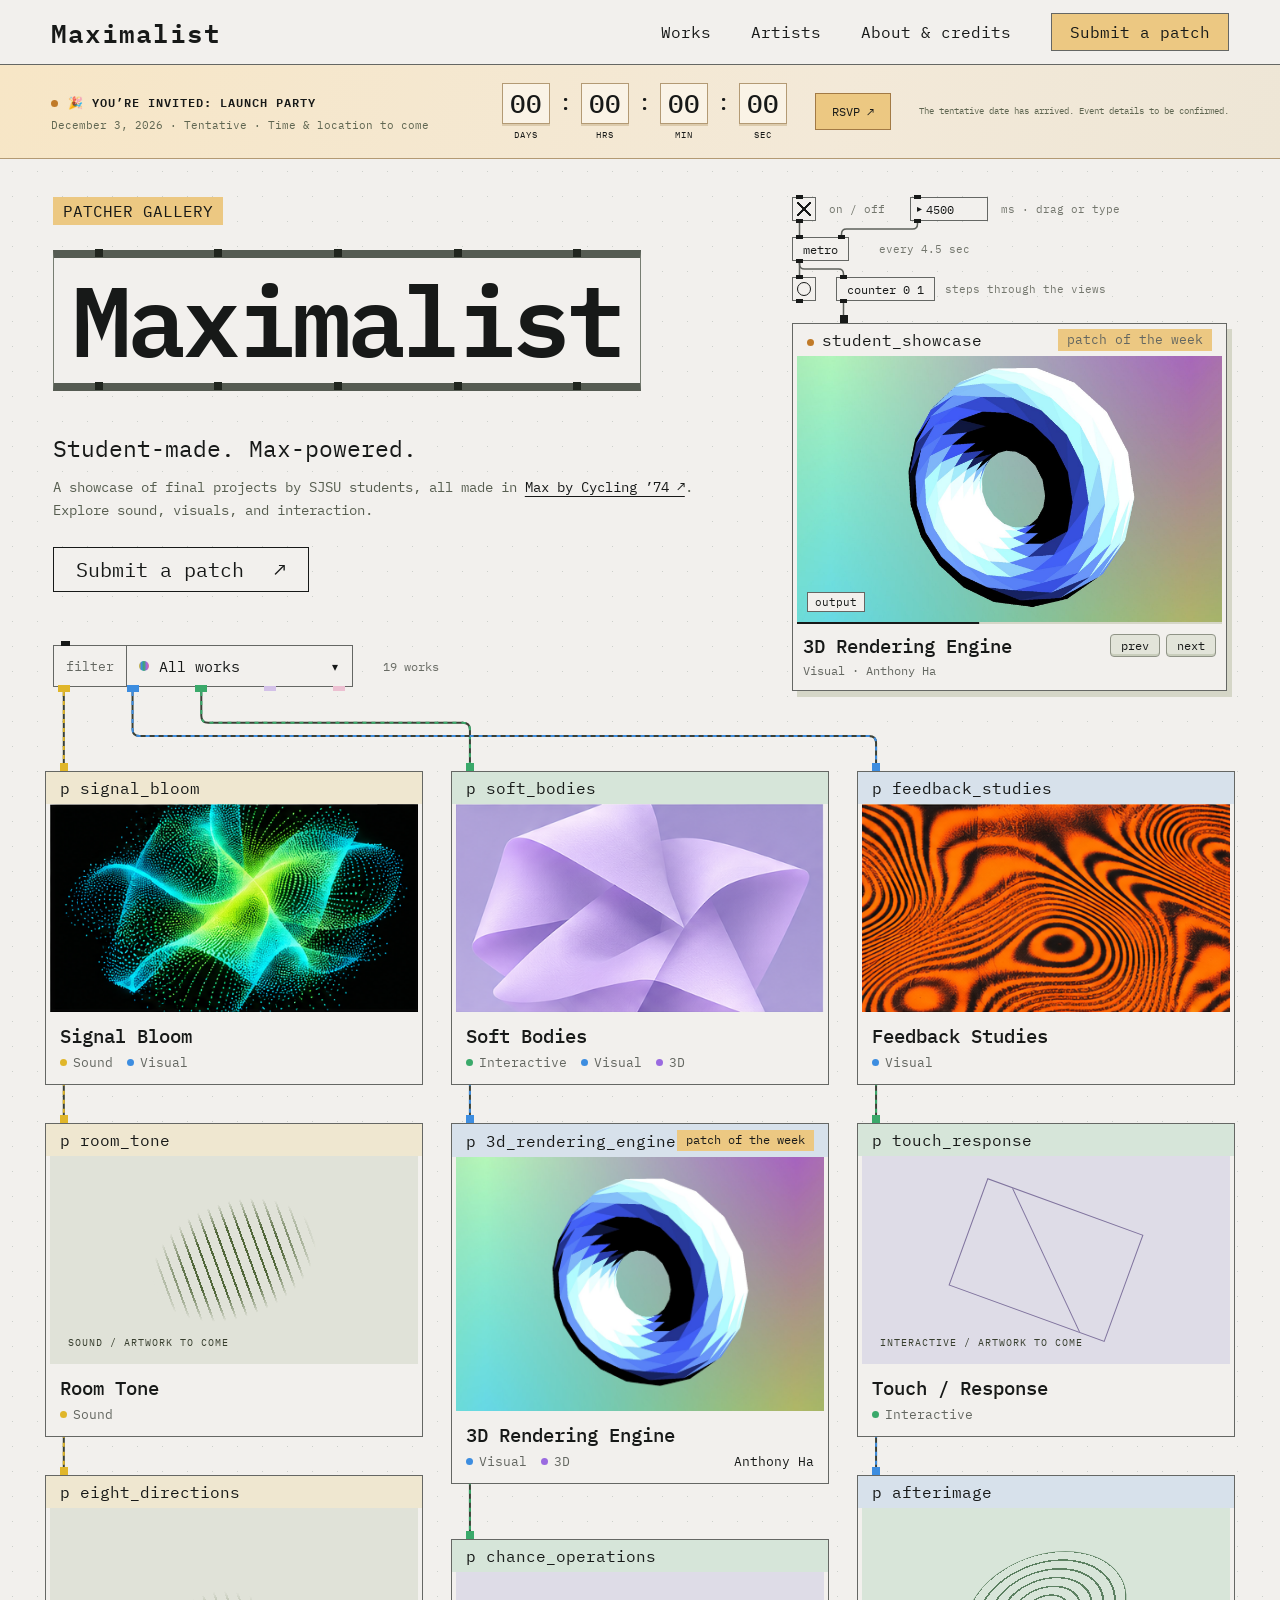
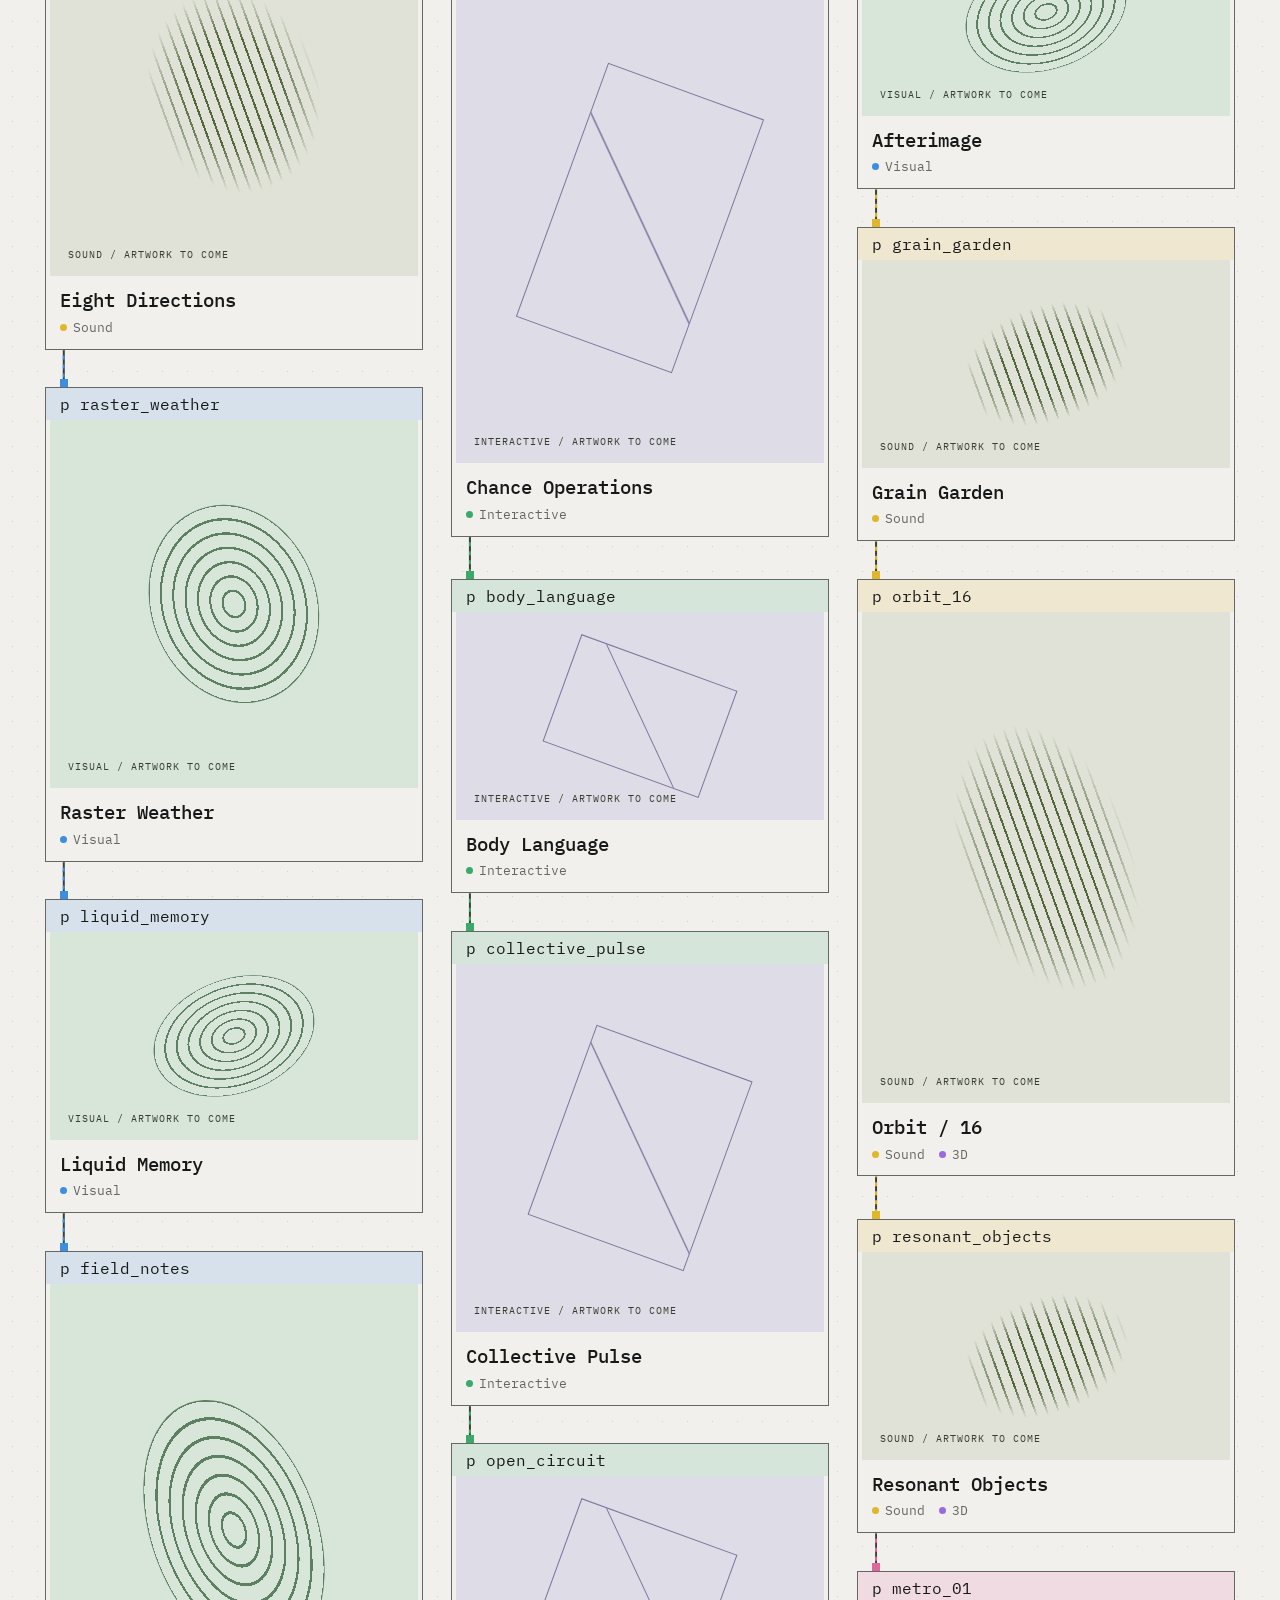
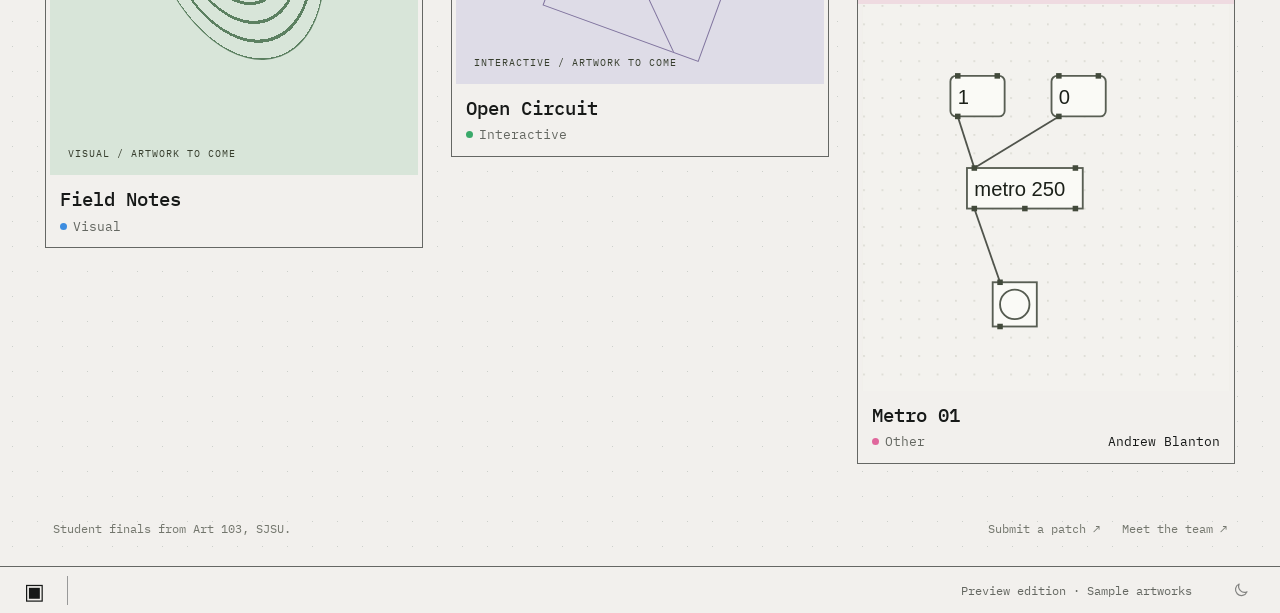
==== commit af368e77: "Add files via upload" ====
--- a/index.html
+++ b/index.html
@@ -1,31 +1,31 @@
 <!doctype html>
 <html lang="en"><head><meta charset="utf-8"><meta name="viewport" content="width=device-width,initial-scale=1"><meta name="description" content="Maximalist shows student final projects made in Max: sound, video, and interactive work from Art 103 at SJSU."><title>Maximalist | Student work made in Max</title><link rel="stylesheet" href="style.css"><link rel="stylesheet" href="object-skin.css"><link rel="stylesheet" href="showcase.css"><script src="theme.js"></script><script src="transitions.js" defer></script><link rel="stylesheet" href="dark.css"></head><body>
 <a class="skip" href="#works">Skip to works</a>
-<header><a class="brand" href="#">Maximalist</a><nav aria-label="Main navigation"><a href="#works">Works</a><button data-panel="artists">Artists</button><a href="credits.html">About & credits</a><button class="submit" data-panel="submit">Submit a patch</button></nav></header>
-<aside class="launch" aria-label="Tentative launch countdown"><div><span class="launch-light" aria-hidden="true"></span><strong>🎉 YOU’RE INVITED: LAUNCH PARTY</strong><p>December 3, 2026 · Tentative · Time & location to come</p></div><div class="clock" role="timer" aria-label="Time until December 3 in Pacific time"><div><b data-unit="days">--</b><small>DAYS</small></div><span>:</span><div><b data-unit="hours">--</b><small>HRS</small></div><span>:</span><div><b data-unit="minutes">--</b><small>MIN</small></div><span>:</span><div><b data-unit="seconds">--</b><small>SEC</small></div></div><a class="rsvp" href="credits.html#launch-party" title="RSVP details coming soon">RSVP ↗</a><span class="launch-note">Counting to the date,<br>not the event start time.</span></aside><main><section class="canvas" aria-labelledby="title"><div class="intro"><div class="eyebrow">PATCHER GALLERY</div><div class="title-object"><div class="ports top"><i></i><i></i><i></i><i></i><i></i></div><h1 id="title">Maximalist</h1><div class="ports bottom"><i data-outlet="signal" title="audio"></i><i data-outlet="matrix" title="visual"></i><i data-outlet="event" title="interactive"></i><i data-outlet="spatial" title="3D"></i><i data-outlet="other" title="other"></i></div></div><p class="tagline">Student-made. Max-powered.</p><p class="max-intro">All student work is made using <a href="https://cycling74.com/products/max" target="_blank" rel="noopener">Max by Cycling ’74 ↗</a>.<br>Explore sound, visuals, and interaction.</p><a class="explore" href="submit.html">How to submit <span>↗</span></a>
-<aside class="showcase" aria-label="Showcase: a random work from the gallery">
+<header><a class="brand" href="#">Maximalist</a><nav aria-label="Main navigation"><a href="#works">Works</a><button data-panel="artists">Artists</button><a href="credits.html">About & credits</a><a class="submit" href="submit.html">Submit a patch</a></nav></header>
+<aside class="launch" aria-label="Tentative launch countdown"><div><span class="launch-light" aria-hidden="true"></span><strong>🎉 YOU’RE INVITED: LAUNCH PARTY</strong><p>December 3, 2026 · Tentative · Time & location to come</p></div><div class="clock" role="timer" aria-label="Time until December 3 in Pacific time"><div><b data-unit="days">--</b><small>DAYS</small></div><span>:</span><div><b data-unit="hours">--</b><small>HRS</small></div><span>:</span><div><b data-unit="minutes">--</b><small>MIN</small></div><span>:</span><div><b data-unit="seconds">--</b><small>SEC</small></div></div><a class="rsvp" href="credits.html#launch-party" title="RSVP details coming soon">RSVP ↗</a><span class="launch-note">Counting to the date,<br>not the event start time.</span></aside><main><section class="canvas" aria-labelledby="title"><div class="intro"><div class="eyebrow">PATCHER GALLERY</div><div class="title-object"><div class="ports top"><i></i><i></i><i></i><i></i><i></i></div><h1 id="title">Maximalist</h1><div class="ports bottom" aria-hidden="true"><i class="active-port"></i><i class="active-port"></i><i class="active-port"></i><i class="active-port"></i><i class="active-port"></i></div></div><p class="tagline">Student-made. Max-powered.</p><p class="max-intro">A showcase of final projects by SJSU students, all made in <a href="https://cycling74.com/products/max" target="_blank" rel="noopener">Max by Cycling ’74 ↗</a>.<br>Explore sound, visuals, and interaction.</p><a class="explore" href="submit.html">Submit a patch <span>↗</span></a><aside class="showcase" aria-label="Patch of the week">
  <div class="sc-patch">
   <svg class="sc-cords" aria-hidden="true"></svg>
-  <button class="sc-node sc-toggle" aria-pressed="true" aria-label="Pause showcase" title="Toggle the metro on or off"><span aria-hidden="true"></span></button>
+  <button class="sc-node sc-toggle" aria-pressed="true" aria-label="Pause showcase" data-hint="Starts and stops the slideshow."><span aria-hidden="true"></span></button>
   <span class="sc-comment c-toggle" aria-hidden="true">on / off</span>
-  <div class="sc-node sc-obj sc-metro" aria-hidden="true">metro</div>
-  <span class="sc-comment c-metro" aria-hidden="true">every few sec</span>
-  <button class="sc-node sc-bang" aria-label="Bang: show another work" title="bang"><span aria-hidden="true"></span></button>
-  <div class="sc-node sc-obj sc-urn" aria-hidden="true">urn</div>
-  <span class="sc-comment c-urn" aria-hidden="true">random pick, no repeats</span>
+  <div class="sc-node sc-number" data-hint="How long each view stays up, in milliseconds. Drag up or down, or click and type a number."><span class="sc-tri" aria-hidden="true">▸</span><input class="sc-num-input" type="text" inputmode="numeric" value="4500" aria-label="Metro speed in milliseconds" spellcheck="false" autocomplete="off"></div>
+  <span class="sc-comment c-number" aria-hidden="true">ms · drag or type</span>
+  <div class="sc-node sc-obj sc-metro" aria-hidden="true" data-hint="Sends a bang on a timer. The number box above sets the timing.">metro<i class="port-r"></i></div>
+  <span class="sc-comment c-metro" aria-hidden="true">every 4.5 sec</span>
+  <button class="sc-node sc-bang" aria-label="Bang: show the next view" data-hint="Click it to skip to the next view."><span aria-hidden="true"></span></button>
+  <div class="sc-node sc-obj sc-counter" aria-hidden="true" data-hint="Counts through the views: the finished piece, then the patch behind it.">counter</div>
+  <span class="sc-comment c-counter" aria-hidden="true">steps through the views</span>
  </div>
  <div class="sc-window">
   <i class="inlet" aria-hidden="true"></i>
-  <div class="object-name"><span><i class="sc-live" aria-hidden="true"></i>student_showcase</span></div>
-  <button class="sc-stage" aria-label="View artwork"></button>
+  <div class="object-name"><span><i class="sc-live" aria-hidden="true"></i>student_showcase</span><span class="sc-potw">patch of the week</span></div>
+  <button class="sc-stage" aria-label="View artwork"><span class="sc-view-label" aria-hidden="true"></span></button>
   <div class="sc-progress" aria-hidden="true"><i></i></div>
-  <div class="sc-info"><div class="sc-text" aria-live="off"><h2 class="sc-title"></h2><p class="sc-meta"></p></div><div class="sc-msgs"><button class="sc-msg" data-sc="prev" aria-label="Previous work">prev</button><button class="sc-msg" data-sc="next" aria-label="Next work">next</button></div></div>
+  <div class="sc-info"><div class="sc-text" aria-live="off"><h2 class="sc-title"></h2><p class="sc-meta"></p></div><div class="sc-msgs"><button class="sc-msg" data-sc="prev" aria-label="Previous view">prev</button><button class="sc-msg" data-sc="next" aria-label="Next view">next</button></div></div>
  </div>
- <div class="sc-foot"></div>
 </aside></div>
 <svg class="cords" aria-hidden="true"></svg>
-<section id="works" aria-label="Student artworks"><div class="filterbar"><div class="filters" role="group" aria-label="Filter artworks"><button class="active" aria-pressed="true" data-filter="All">All</button><button aria-pressed="false" data-filter="Sound">Sound</button><button aria-pressed="false" data-filter="Visual">Visual</button><button aria-pressed="false" data-filter="Interactive">Interactive</button><button aria-pressed="false" data-filter="3D">3D</button><button aria-pressed="false" data-filter="Other">Other</button></div><span id="count" aria-live="polite">3 works</span></div><div class="gallery" id="gallery"></div></section>
-<div class="below"><span>Student finals from Art 103, SJSU.</span><span class="below-links"><a href="submit.html">How to submit ↗</a><a href="credits.html">Meet the team ↗</a></span></div></section></main>
-<footer><span class="lock" aria-label="Locked presentation view">▣</span><label for="view" class="sr-only">Gallery layout</label><select id="view"><option value="grid">Gallery view</option><option value="list">List view</option></select><span class="footer-note">Preview edition · Sample artworks</span><button class="theme-toggle" type="button" aria-label="Switch to dark mode"><svg class="icon-moon" viewBox="0 0 24 24" aria-hidden="true"><path d="M20 14.5A8 8 0 0 1 9.5 4a8 8 0 1 0 10.5 10.5Z"/></svg><svg class="icon-sun" viewBox="0 0 24 24" aria-hidden="true"><circle cx="12" cy="12" r="4"/><path d="M12 2.5v2.5M12 19v2.5M2.5 12H5M19 12h2.5M5.3 5.3l1.8 1.8M16.9 16.9l1.8 1.8M5.3 18.7l1.8-1.8M16.9 7.1l1.8-1.8"/></svg></button></footer>
+<section id="works" aria-label="Student artworks"><div class="filterbar"><div class="filter-object" data-cat="all"><i class="fo-inlet" aria-hidden="true"></i><button type="button" class="filter-button" id="filter-button" aria-haspopup="menu" aria-expanded="false" aria-controls="filter-menu"><span class="fb-label">filter</span><span class="fb-value"><i class="fb-dot" aria-hidden="true"></i><span class="fb-text">All works</span></span><span class="fb-caret" aria-hidden="true">▾</span></button><div class="fo-outlets" aria-hidden="true"><i data-outlet="sound" title="Sound" style="--cat:var(--c-sound)"></i><i data-outlet="visual" title="Visual" style="--cat:var(--c-visual)"></i><i data-outlet="interactive" title="Interactive" style="--cat:var(--c-interactive)"></i><i data-outlet="3d" title="3D" style="--cat:var(--c-3d)"></i><i data-outlet="other" title="Other" style="--cat:var(--c-other)"></i></div><div class="filter-menu" id="filter-menu" role="menu" aria-label="Filter works by category" hidden><button type="button" role="menuitemradio" aria-checked="true" data-filter="All" class="all"><i class="swatch"></i><span>All works</span><span class="n"></span></button><button type="button" role="menuitemradio" aria-checked="false" data-filter="Sound" style="--cat:var(--c-sound)"><i class="swatch"></i><span>Sound</span><span class="n"></span></button><button type="button" role="menuitemradio" aria-checked="false" data-filter="Visual" style="--cat:var(--c-visual)"><i class="swatch"></i><span>Visual</span><span class="n"></span></button><button type="button" role="menuitemradio" aria-checked="false" data-filter="Interactive" style="--cat:var(--c-interactive)"><i class="swatch"></i><span>Interactive</span><span class="n"></span></button><button type="button" role="menuitemradio" aria-checked="false" data-filter="3D" style="--cat:var(--c-3d)"><i class="swatch"></i><span>3D</span><span class="n"></span></button><button type="button" role="menuitemradio" aria-checked="false" data-filter="Other" style="--cat:var(--c-other)"><i class="swatch"></i><span>Other</span><span class="n"></span></button><div class="fm-sep" role="separator"></div><div class="fm-layout"><span class="fm-layout-label" id="layout-label">Layout</span><div class="view-toggle" role="group" aria-labelledby="layout-label"><button type="button" data-view="grid" role="menuitemradio" aria-checked="true"><svg viewBox="0 0 14 14" aria-hidden="true"><rect x="1" y="1" width="5" height="5"/><rect x="8" y="1" width="5" height="5"/><rect x="1" y="8" width="5" height="5"/><rect x="8" y="8" width="5" height="5"/></svg><span>Gallery</span></button><button type="button" data-view="list" role="menuitemradio" aria-checked="false"><svg viewBox="0 0 14 14" aria-hidden="true"><rect x="1" y="1.5" width="12" height="3"/><rect x="1" y="5.5" width="12" height="3"/><rect x="1" y="9.5" width="12" height="3"/></svg><span>List</span></button></div></div></div></div><span id="count" aria-live="polite">3 works</span></div><div class="gallery" id="gallery"></div></section>
+<div class="below"><span>Student finals from Art 103, SJSU.</span><span class="below-links"><a href="submit.html">Submit a patch ↗</a><a href="credits.html">Meet the team ↗</a></span></div></section></main>
+<footer><span class="lock" aria-label="Locked presentation view">▣</span><span class="footer-note">Preview edition · Sample artworks</span><button class="theme-toggle" type="button" aria-label="Switch to dark mode"><svg class="icon-moon" viewBox="0 0 24 24" aria-hidden="true"><path d="M20 14.5A8 8 0 0 1 9.5 4a8 8 0 1 0 10.5 10.5Z"/></svg><svg class="icon-sun" viewBox="0 0 24 24" aria-hidden="true"><circle cx="12" cy="12" r="4"/><path d="M12 2.5v2.5M12 19v2.5M2.5 12H5M19 12h2.5M5.3 5.3l1.8 1.8M16.9 16.9l1.8 1.8M5.3 18.7l1.8-1.8M16.9 7.1l1.8-1.8"/></svg></button></footer>
 <dialog id="dialog"><div class="dialog-top"><span id="dialog-label">p project</span><span class="dialog-nav"><button type="button" data-step="-1" aria-label="Previous work" title="Previous work (←)">←</button><button type="button" data-step="1" aria-label="Next work" title="Next work (→)">→</button></span><button id="close" aria-label="Close dialog">×</button></div><div id="dialog-body"></div></dialog>
 <script src="launch.js"></script><script src="patch-links.js"></script><script src="app.js"></script><script src="showcase.js"></script></body></html>
--- a/style.css
+++ b/style.css
@@ -118,9 +118,6 @@
 
 
 /* Card to window morph (app.js openWork / closeDialog) */
-::view-transition-group(work-window),::view-transition-group(work-art){animation-duration:.48s;animation-timing-function:cubic-bezier(.2,.8,.2,1)}
-::view-transition-old(work-art),::view-transition-new(work-art){height:100%;object-fit:cover}
-:root.work-vt::view-transition-old(root),:root.work-vt::view-transition-new(root){animation-duration:.3s}
 
 /* Zoomable patching screenshot */
 .zoom-pane{position:relative;height:320px;overflow:hidden;cursor:zoom-in;touch-action:pan-y;user-select:none}
@@ -149,3 +146,176 @@
 @keyframes page-in{from{opacity:0;transform:translateY(10px)}}
 @keyframes page-out{to{opacity:0;transform:translateY(-6px)}}
 @media(prefers-reduced-motion:reduce){.clock .reel,.zoom-inner{transition:none}}
+
+/* ---------- Category colors ---------- */
+:root{--c-sound:#e0b62a;--c-visual:#3d8de0;--c-interactive:#3aa96a;--c-3d:#9a6ae0;--c-other:#e0679c;
+ --c-all:linear-gradient(90deg,var(--c-sound),var(--c-visual),var(--c-interactive),var(--c-3d),var(--c-other))}
+[data-cat="sound"]{--cat:var(--c-sound)}[data-cat="visual"]{--cat:var(--c-visual)}[data-cat="interactive"]{--cat:var(--c-interactive)}[data-cat="3d"]{--cat:var(--c-3d)}[data-cat="other"]{--cat:var(--c-other)}
+
+/* Cables take the color of the outlet they come from */
+.cords g path.cable-base{stroke:#3a4036;stroke-width:2}
+.cords g path.cable-stripe{stroke:var(--cat);stroke-width:2;stroke-dasharray:4 5}
+
+/* Cards carry their category color: a tinted header bar, a colored inlet and a dot */
+.card .object-name{margin:0 -4px;padding:6px 14px;background:color-mix(in srgb,var(--cat,#999) 15%,var(--paper));transition:background .3s}
+.card:hover .object-name{background:color-mix(in srgb,var(--cat,#999) 26%,var(--paper))}
+.card:hover{box-shadow:4px 5px 0 color-mix(in srgb,var(--cat,#999) 38%,var(--paper))}
+.card.connected .inlet{background:var(--cat)}
+
+.potw-chip{flex:none;margin-left:auto;margin-right:10px;font-size:12px;line-height:1.4;padding:2px 9px;background:var(--yellow);color:#1a1b1a}
+.gallery.list .card .object-name{margin:0}
+
+/* Tags in the artwork window */
+.tag-chips{display:flex;flex-wrap:wrap;gap:6px}
+.chip{font-size:12px;padding:2px 9px;border:1px solid color-mix(in srgb,var(--cat) 60%,var(--paper));background:color-mix(in srgb,var(--cat) 18%,var(--paper))}
+
+/* ---------- Filter: a Max-style menu object ---------- */
+.filterbar{justify-content:flex-start;gap:22px}
+.filter-object{position:relative;z-index:6;width:min(300px,100%)}
+.filter-button{display:flex;align-items:center;width:100%;min-height:42px;padding:0;background:var(--paper);border:1px solid var(--line);font-size:15px;text-align:left;transition:box-shadow .2s,background .2s}
+.filter-button:hover{background:var(--paper);box-shadow:4px 5px 0 color-mix(in srgb,var(--cat,#999) 35%,#d5d6c7)}
+.filter-object[data-cat="all"] .filter-button:hover{box-shadow:4px 5px 0 #d5d6c7}
+.fb-label{align-self:stretch;display:flex;align-items:center;padding:0 12px;border-right:1px solid var(--line);color:#646761;font-size:13px}
+.fb-value{flex:1;display:flex;align-items:center;gap:10px;padding:0 12px;min-width:0}
+.fb-text{white-space:nowrap;overflow:hidden;text-overflow:ellipsis}
+.fb-dot{flex:none;width:10px;height:10px;border-radius:50%;background:var(--cat)}
+.filter-object[data-cat="all"] .fb-dot{background:var(--c-all)}
+.fb-caret{padding:0 14px;font-size:12px;transition:transform .25s cubic-bezier(.2,.8,.2,1)}
+.filter-object.open .fb-caret{transform:rotate(180deg)}
+.fo-inlet{position:absolute;left:8px;top:-4px;width:9px;height:5px;background:var(--ink)}
+.fo-outlets{position:absolute;left:8px;right:8px;bottom:-4px;height:5px;display:flex;justify-content:space-between;pointer-events:none}
+.fo-outlets i{display:block;width:12px;height:5px;background:color-mix(in srgb,var(--cat) 35%,var(--paper));transition:background .3s,transform .3s}
+.fo-outlets i.active-port{background:var(--cat);transform:scaleY(1.4)}
+.filter-menu{position:absolute;left:0;top:calc(100% + 10px);width:100%;min-width:240px;padding:6px;background:var(--paper);border:1px solid var(--line);box-shadow:6px 7px 0 #d5d6c7;display:grid;gap:2px}
+.filter-menu[hidden]{display:none}
+.filter-menu button{display:grid;grid-template-columns:30px 1fr auto;align-items:center;gap:10px;width:100%;padding:8px 10px;border:0;background:transparent;text-align:left;font-size:14px}
+.filter-menu button:hover,.filter-menu button:focus-visible{background:color-mix(in srgb,var(--cat,#999) 16%,var(--paper));outline:none}
+.filter-menu button.all:hover,.filter-menu button.all:focus-visible{background:#ebe7da}
+.filter-menu button[aria-checked="true"]{background:color-mix(in srgb,var(--cat,#999) 26%,var(--paper))}
+.filter-menu button.all[aria-checked="true"]{background:#e4dfcf}
+.filter-menu .swatch{display:block;width:28px;height:4px;background:repeating-linear-gradient(90deg,#3a4036 0 4px,var(--cat) 4px 8px)}
+.filter-menu .all .swatch{height:6px;border-radius:3px;background:var(--c-all)}
+.filter-menu .n{font-size:12px;color:#646761;font-variant-numeric:tabular-nums}
+#count{margin:0}
+@media(max-width:640px){.filterbar{display:flex;flex-wrap:wrap;align-items:center}}
+@media(prefers-reduced-motion:reduce){.fb-caret,.fo-outlets i{transition:none}}
+/* The title no longer sends cables, so the tagline can sit closer to it */
+.intro>.tagline{margin-top:42px}
+@media(max-width:640px){.intro>.tagline{margin-top:30px}}
+@media(max-width:640px){.filterbar{row-gap:10px}#count{order:-1;width:100%}}
+
+/* Card text: a calmer title and a small line of colored category dots */
+.card .object-name{align-items:center}
+.card h2{font-size:19px;line-height:1.3;font-weight:500;margin:12px 10px 5px;min-height:0}
+.card .card-meta{display:flex;align-items:center;justify-content:space-between;gap:10px;margin:0 10px;font-size:12.5px;line-height:1.5;color:#646761}
+.card-meta .card-tags{display:flex;flex-wrap:wrap;gap:4px 14px}
+.card-meta .ct{display:inline-flex;align-items:center;gap:6px}
+.card-meta .ct::before{content:'';width:7px;height:7px;border-radius:50%;background:var(--c)}
+.card-meta .by{flex:none;color:var(--ink)}
+@media(max-width:640px){.card h2{font-size:18px}.card .card-meta{font-size:12px}}
+
+
+/* Submit page: the form sits right under the guide */
+.jump{border-bottom:1px solid;font-size:14px}
+.jump:hover{background:var(--yellow)}
+.form-section{scroll-margin-top:24px}
+.form-section form{max-width:720px;margin-top:22px}
+.form-actions{display:flex;flex-wrap:wrap;gap:12px}
+
+/* Card header: "patch of the week" sits at the right edge; on hover it slides over and the arrow comes in */
+.card .object-name{position:relative}
+.card .object-name>span:last-child{position:absolute;right:14px;top:50%;opacity:0;transform:translate(8px,-50%);transition:opacity .25s ease,transform .4s cubic-bezier(.2,.8,.2,1)}
+.card:hover .object-name>span:last-child,.card:focus-visible .object-name>span:last-child{opacity:1;transform:translate(0,-50%)}
+.potw-chip{margin-right:0;transition:transform .4s cubic-bezier(.2,.8,.2,1)}
+.card:hover .potw-chip,.card:focus-visible .potw-chip{transform:translateX(-26px)}
+@media(prefers-reduced-motion:reduce){.card .object-name>span:last-child,.potw-chip{transition:none}}
+
+/* Gallery / List switch, styled like a Max tab object */
+.view-toggle{display:flex;border:1px solid var(--line);background:var(--paper)}
+.view-toggle button{display:flex;align-items:center;gap:7px;padding:7px 12px;border:0;font-size:13px;background:transparent}
+.view-toggle button+button{border-left:1px solid var(--line)}
+.view-toggle svg{width:13px;height:13px;fill:currentColor}
+.view-toggle button[aria-pressed="true"]{background:var(--yellow);color:#1a1b1a}
+.view-toggle button[aria-pressed="false"]:hover{background:#ebe7da}
+@media(max-width:640px){.view-toggle{margin-left:auto}.view-toggle span{display:none}}
+
+/* ---------- Submission form ---------- */
+.submit-layout{display:grid;grid-template-columns:minmax(0,1fr) 320px;gap:48px;align-items:start;margin-top:26px}
+.submit-layout form{max-width:none;margin:0;display:grid;gap:24px}
+.field{display:grid;gap:8px;font-size:14px;border:0;padding:0;margin:0;min-width:0}
+.field-label,.tag-picker legend{font-size:14px;padding:0}
+.field small,.field-label small{color:#74796b;font-size:11px}
+.field-help{color:#74796b;font-size:11px}
+.field.missing input,.field.missing textarea,textarea.missing,input.missing{border-color:#c0503a}
+/* Drop zones */
+.dropzone{position:relative;border:1.5px dashed #a1a88e;background:radial-gradient(#d4d6cc .7px,transparent .7px) 0 0/16px 16px;transition:border-color .2s,background-color .2s,transform .2s}
+.dropzone input{position:absolute;inset:0;width:100%;height:100%;opacity:0;cursor:pointer;padding:0;border:0}
+.dropzone.has-file input{pointer-events:none}
+.dropzone:hover,.dropzone:focus-within{border-color:var(--ink)}
+.dropzone.over{border-color:#c07a28;border-style:solid;background-color:color-mix(in srgb,var(--yellow) 25%,transparent);transform:scale(1.01)}
+.dropzone.error,.dropzone.missing{border-color:#c0503a}
+.dz-empty{display:grid;justify-items:center;gap:6px;padding:26px 16px;text-align:center;pointer-events:none}
+.dz-empty svg{width:26px;height:26px;fill:none;stroke:currentColor;stroke-width:1.6;stroke-linecap:round;stroke-linejoin:round;margin-bottom:4px}
+.dz-title{font-size:14px}
+.dz-title u{text-underline-offset:3px}
+.dz-hint{font-size:11px;color:#74796b}
+.dz-file{display:flex;align-items:center;gap:14px;padding:12px 14px}
+.dz-file[hidden],.dz-empty[hidden]{display:none}
+.dropzone.has-file{border-style:solid;border-color:var(--line);background:var(--paper)}
+.dz-thumb{flex:none;width:64px;height:48px;display:grid;place-items:center;background:#e4e2da;border:1px solid var(--line);overflow:hidden}
+.dz-thumb img{width:100%;height:100%;object-fit:cover}
+.dz-thumb b{font-size:11px;font-weight:500;text-transform:uppercase}
+.dz-info{flex:1;display:grid;gap:2px;min-width:0}
+.dz-name{font-size:13px;white-space:nowrap;overflow:hidden;text-overflow:ellipsis}
+.dz-size{font-size:11px;color:#74796b}
+.dz-remove{position:relative;z-index:2}
+/* Tag pills */
+.tag-picker legend{margin-bottom:8px}
+.tag-picker.missing .tag-row{outline:1px solid #c0503a;outline-offset:6px}
+.tag-row{display:flex;flex-wrap:wrap;gap:10px}
+.tag-pill{position:relative;display:inline-flex;align-items:center;gap:8px;padding:7px 14px;border:1px solid color-mix(in srgb,var(--cat) 55%,var(--line));background:var(--paper);cursor:pointer;font-size:14px;transition:background .2s,box-shadow .2s}
+.tag-pill input{position:absolute;opacity:0;width:1px;height:1px}
+.tag-pill i{width:9px;height:9px;border-radius:50%;border:1.5px solid var(--cat);transition:background .2s}
+.tag-pill:hover{background:color-mix(in srgb,var(--cat) 10%,var(--paper))}
+.tag-pill:has(input:checked){background:color-mix(in srgb,var(--cat) 22%,var(--paper));box-shadow:0 0 14px color-mix(in srgb,var(--cat) 45%,transparent)}
+.tag-pill:has(input:checked) i{background:var(--cat)}
+.tag-pill:has(input:focus-visible){outline:3px solid #858b00;outline-offset:3px}
+.count{font-variant-numeric:tabular-nums}
+/* Optional extras */
+.extras{border-top:1px solid #c9cbbd;padding-top:16px}
+.extras summary{cursor:pointer;font-size:14px;width:max-content}
+.extras[open]>summary{margin-bottom:20px}
+.extras .field+.field{margin-top:22px}
+.form-actions .primary{padding:10px 26px}
+#saved{font-size:13px;line-height:1.6;min-height:20px}
+/* Live preview card with the tag glow */
+.live-preview{position:sticky;top:24px;display:grid;gap:14px}
+.lp-label{font-size:11px;letter-spacing:1px;text-transform:uppercase;color:#74796b}
+.lp-card{position:relative;isolation:isolate}
+.lp-glow{position:absolute;inset:6%;z-index:-1;border-radius:24px;filter:blur(26px);opacity:.38;transition:inset .6s cubic-bezier(.2,.8,.2,1),opacity .5s ease,filter .6s ease}
+.lp-card:not(.tagged) .lp-glow{opacity:.22}
+.lp-card:hover .lp-glow{inset:-10%;opacity:.55;filter:blur(36px)}
+.lp-card:not(.tagged):hover .lp-glow{opacity:.3}
+.lp-box{position:relative;background:var(--paper);border:1px solid var(--line);padding:0 4px 12px}
+.lp-inlet{position:absolute;left:14px;top:-9px;width:8px;height:8px;background:var(--cat,#999)}
+.lp-head{margin:0 -4px;padding:6px 14px;font-size:14px;background:color-mix(in srgb,var(--cat,#999) 15%,var(--paper));white-space:nowrap;overflow:hidden;text-overflow:ellipsis;transition:background .3s}
+.lp-image{aspect-ratio:4/3;display:grid;place-items:center;background:#e4e2da radial-gradient(#cfd0c4 .7px,transparent .7px) 0 0/14px 14px;color:#8a8e83;font-size:12px;overflow:hidden}
+.lp-image img{width:100%;height:100%;object-fit:cover}
+.lp-title{font-size:18px;font-weight:500;margin:12px 10px 5px;line-height:1.3;word-break:break-word}
+.lp-meta{display:flex;justify-content:space-between;gap:10px;margin:0 10px;font-size:12px;color:#646761}
+.lp-tags{display:flex;flex-wrap:wrap;gap:4px 12px}
+.lp-tags span{display:inline-flex;align-items:center;gap:6px}
+.lp-tags span::before{content:'';width:7px;height:7px;border-radius:50%;background:var(--c)}
+.lp-artist{color:var(--ink);flex:none}
+.ph{color:#9a9e93!important}
+.lp-note{font-size:11px;line-height:1.6;color:#74796b;margin:0}
+@media(max-width:960px){.submit-layout{grid-template-columns:1fr}.live-preview{position:static;max-width:300px}}
+@media(prefers-reduced-motion:reduce){.lp-glow,.dropzone,.tag-pill{transition:none}}
+/* Layout switch inside the filter menu */
+.fm-sep{height:1px;background:#d8d6cc;margin:6px 4px}
+.fm-layout{display:flex;align-items:center;justify-content:space-between;gap:10px;padding:4px 6px 4px 10px}
+.fm-layout-label{font-size:12px;color:#646761}
+.filter-menu .view-toggle button{display:flex;width:auto;grid-template-columns:none;gap:7px;padding:6px 11px;font-size:12px;background:transparent}
+.filter-menu .view-toggle button[aria-checked="true"]{background:var(--yellow);color:#1a1b1a}
+.filter-menu .view-toggle button[aria-checked="false"]:hover,.filter-menu .view-toggle button[aria-checked="false"]:focus-visible{background:#ebe7da}
+.view-toggle span{display:inline!important}
--- a/showcase.css
+++ b/showcase.css
@@ -16,7 +16,7 @@
 .sc-toggle{top:0;left:0}
 .sc-metro{top:40px;left:0}
 .sc-bang{top:80px;left:0;display:grid;place-items:center}
-.sc-urn{top:80px;left:44px}
+.sc-counter{top:80px;left:44px}
 
 .sc-toggle span{position:absolute;inset:4px;opacity:0;background:linear-gradient(45deg,transparent 45%,var(--ink) 45% 55%,transparent 55%),linear-gradient(-45deg,transparent 45%,var(--ink) 45% 55%,transparent 55%)}
 .sc-toggle[aria-pressed="true"] span{opacity:1}
@@ -31,7 +31,9 @@
 .sc-comment{position:absolute;z-index:1;color:#73766d;font-size:11px;white-space:nowrap;background:var(--paper);padding:0 3px}
 .sc-comment.c-toggle{top:5px;left:34px}
 .sc-comment.c-metro{top:45px;left:112px}
-.sc-comment.c-urn{top:85px;left:134px}
+.sc-comment.c-counter{top:85px;left:150px}
+.sc-comment.c-number{top:5px;left:206px}
+.sc-comment.c-metro{left:84px}
 
 /* The p showcase window borrows the card styling. */
 .sc-window{position:relative;margin-top:22px;background:var(--paper);border:1px solid var(--line);padding:0 4px 10px;box-shadow:5px 6px 0 #d5d6c7}
@@ -68,15 +70,40 @@
 @keyframes sc-msg{from{background:#e0a24a}}
 
 /* The gallery count moves here on wide screens (see showcase.js). */
-.sc-foot{display:flex;justify-content:flex-end;margin-top:14px;min-height:16px}
-.sc-foot:empty{display:none}
-.sc-foot #count{margin:0;padding:0 2px;background:var(--paper)}
+
+
+
 
 /* Below 1280px there is no empty right column, so the showcase drops under the intro. */
 @media(max-width:1279px){.showcase{position:relative;top:auto;right:auto;width:auto;max-width:520px;margin:48px 0 0 8px}}
 @media(max-width:640px){.showcase{margin-left:0;max-width:none}
-.sc-comment.c-urn{display:none}
+.sc-comment.c-counter{display:none}
 .sc-title{padding-right:0}
 .sc-msgs{position:static;margin-top:10px}
 }
 @media(prefers-reduced-motion:reduce){.sc-window .object-name .sc-live,.sc-bang.hit span,.sc-msg.hit{animation:none}}
+
+/* Number box -> metro right inlet */
+.sc-metro .port-r{position:absolute;right:3px;top:-3px;width:7px;height:4px;background:var(--ink)}
+.sc-number{top:0;left:118px;width:78px;display:flex;align-items:center;gap:4px;padding:0 6px;cursor:ns-resize;touch-action:none;user-select:none}
+.sc-number .sc-tri{font-size:10px;line-height:1;color:var(--ink)}
+.sc-num-input{width:100%;min-width:0;border:0;background:transparent;padding:0;font-size:12px;font-variant-numeric:tabular-nums;cursor:ns-resize;outline:none}
+.sc-num-input:focus{cursor:text;background:color-mix(in srgb,var(--yellow) 45%,transparent)}
+.sc-number:hover,.sc-number.dragging{border-color:var(--ink)}
+.sc-number.hit{animation:sc-msg .3s ease-out}
+.sc-counter.hit{animation:sc-msg .3s ease-out}
+/* Patch of the week */
+.sc-window .object-name .sc-potw{font-size:12px;line-height:1.4;padding:2px 9px;background:var(--yellow);color:#1a1b1a}
+.sc-view-label{position:absolute;left:10px;bottom:10px;z-index:3;font-size:11px;padding:2px 7px;background:var(--paper);color:var(--ink);border:1px solid var(--line);pointer-events:none}
+.sc-view-label:empty{display:none}
+.sc-layer.fit{display:flex;align-items:center;justify-content:center;padding:16px;background:#e9e9e2 radial-gradient(#c3c6bd .9px,transparent .9px) 0 0/18px 18px}
+.sc-layer.fit>*{width:auto!important;height:auto!important;max-width:100%;max-height:100%;aspect-ratio:auto!important;border:1px solid var(--line);box-shadow:4px 5px 0 #d5d6c7}
+.sc-layer.fit>.only-dark{display:none}
+.sc-layer video{display:block;width:100%;height:100%;object-fit:cover}
+@media(prefers-reduced-motion:reduce){.sc-number.hit,.sc-counter.hit{animation:none}}
+.sc-window .object-name{align-items:center}
+
+/* Hint bubbles */
+.sc-hint{position:absolute;z-index:8;max-width:230px;padding:7px 9px;font-size:11.5px;line-height:1.45;background:#fffbe6;color:#1a1b1a;border:1px solid var(--line);box-shadow:3px 4px 0 #0000001a;pointer-events:none;opacity:0;transform:translateY(-3px);transition:opacity .18s ease,transform .18s ease}
+.sc-hint.show{opacity:1;transform:none}
+@media(prefers-reduced-motion:reduce){.sc-hint{transition:none}}
--- a/dark.css
+++ b/dark.css
@@ -89,3 +89,37 @@
 :root[data-theme="dark"] .keys dd{color:#a2a69b}
 :root[data-theme="dark"] kbd{background:#2f322e;border-color:#6b6f68;box-shadow:inset 0 -2px 0 #222421}
 :root[data-theme="dark"] .zoom-level{color:#a2a69b}
+:root[data-theme="dark"]{--c-sound:#ecc94a;--c-visual:#5aa3f0;--c-interactive:#55c482;--c-3d:#b28af0;--c-other:#ef82b2}
+:root[data-theme="dark"] .cords g path.cable-base{stroke:#5e635b}
+:root[data-theme="dark"] .card .object-name{background:color-mix(in srgb,var(--cat,#999) 18%,var(--paper))}
+:root[data-theme="dark"] .card:hover{box-shadow:4px 5px 0 color-mix(in srgb,var(--cat,#999) 30%,#0b0c0b)}
+:root[data-theme="dark"] .fb-label,:root[data-theme="dark"] .filter-menu .n{color:#a2a69b}
+:root[data-theme="dark"] .filter-menu{box-shadow:6px 7px 0 #0b0c0b}
+:root[data-theme="dark"] .filter-button:hover{box-shadow:4px 5px 0 color-mix(in srgb,var(--cat,#999) 30%,#0b0c0b)}
+:root[data-theme="dark"] .filter-object[data-cat="all"] .filter-button:hover{box-shadow:4px 5px 0 #0b0c0b}
+:root[data-theme="dark"] .filter-menu button.all:hover,:root[data-theme="dark"] .filter-menu button.all:focus-visible{background:#2a2c29}
+:root[data-theme="dark"] .filter-menu button.all[aria-checked="true"]{background:#33362f}
+:root[data-theme="dark"] .filter-menu .swatch{background:repeating-linear-gradient(90deg,#5e635b 0 4px,var(--cat) 4px 8px)}
+:root[data-theme="dark"] .filter-menu .all .swatch{background:var(--c-all)}
+:root[data-theme="dark"] .filter-menu button,:root[data-theme="dark"] .filter-menu button:hover{color:var(--ink)}
+:root[data-theme="dark"] .potw-chip,:root[data-theme="dark"] .sc-potw{color:#1a1b1a}
+:root[data-theme="dark"] .sc-layer.fit{background:#232624 radial-gradient(#363a35 .9px,transparent .9px) 0 0/18px 18px}
+:root[data-theme="dark"] .sc-layer.fit>*{box-shadow:4px 5px 0 #0b0c0b}
+:root[data-theme="dark"] .sc-layer.fit>.only-dark{display:block}
+:root[data-theme="dark"] .sc-layer.fit>.only-light{display:none}
+:root[data-theme="dark"] .sc-num-input{color:var(--ink)}
+:root[data-theme="dark"] .sc-window .object-name span.sc-potw:last-child{color:#1a1b1a}
+:root[data-theme="dark"] .card .card-meta{color:#a2a69b}
+:root[data-theme="dark"] .sc-hint{background:#2f2c22;color:var(--ink);border-color:#6b6f68;box-shadow:3px 4px 0 #0b0c0b}
+:root[data-theme="dark"] .view-toggle button[aria-pressed="false"]:hover{background:#2a2c29;color:var(--ink)}
+:root[data-theme="dark"] .dropzone{border-color:#5f635c;background-image:radial-gradient(#363a35 .7px,transparent .7px)}
+:root[data-theme="dark"] .dropzone.has-file{border-color:#7d817a}
+:root[data-theme="dark"] .dz-thumb,:root[data-theme="dark"] .lp-image{background-color:#2a2d29}
+:root[data-theme="dark"] .dz-hint,:root[data-theme="dark"] .dz-size,:root[data-theme="dark"] .field-help,:root[data-theme="dark"] .field small,:root[data-theme="dark"] .lp-label,:root[data-theme="dark"] .lp-note,:root[data-theme="dark"] .lp-meta{color:#a2a69b}
+:root[data-theme="dark"] .extras{border-top-color:#3f433d}
+:root[data-theme="dark"] .lp-image{background-image:radial-gradient(#363a35 .7px,transparent .7px)}
+:root[data-theme="dark"] .tag-pill:has(input:checked),:root[data-theme="dark"] .tag-pill:hover{color:var(--ink)}
+:root[data-theme="dark"] .fm-sep{background:#3f433d}
+:root[data-theme="dark"] .fm-layout-label{color:#a2a69b}
+:root[data-theme="dark"] .filter-menu .view-toggle button[aria-checked="false"]:hover,:root[data-theme="dark"] .filter-menu .view-toggle button[aria-checked="false"]:focus-visible{background:#2a2c29}
+:root[data-theme="dark"] .filter-menu .view-toggle button[aria-checked="true"]{color:#1a1b1a}
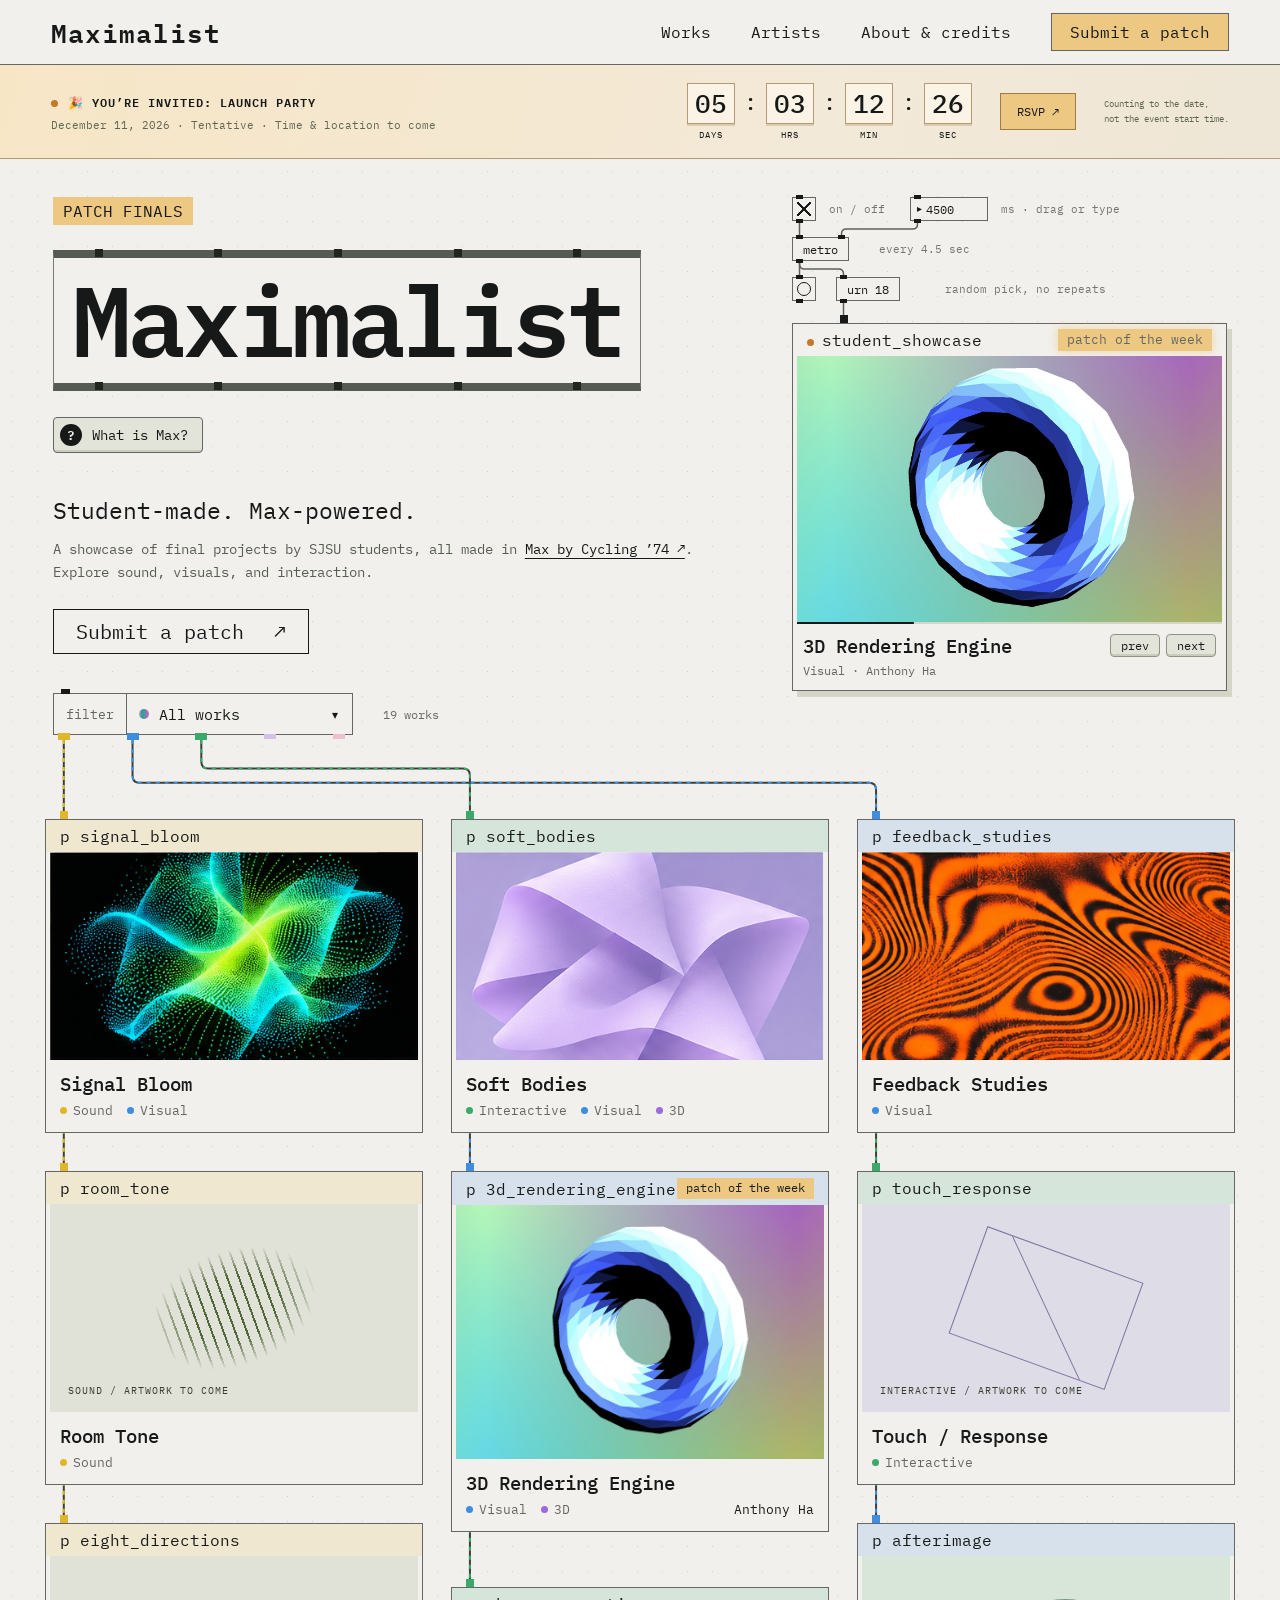
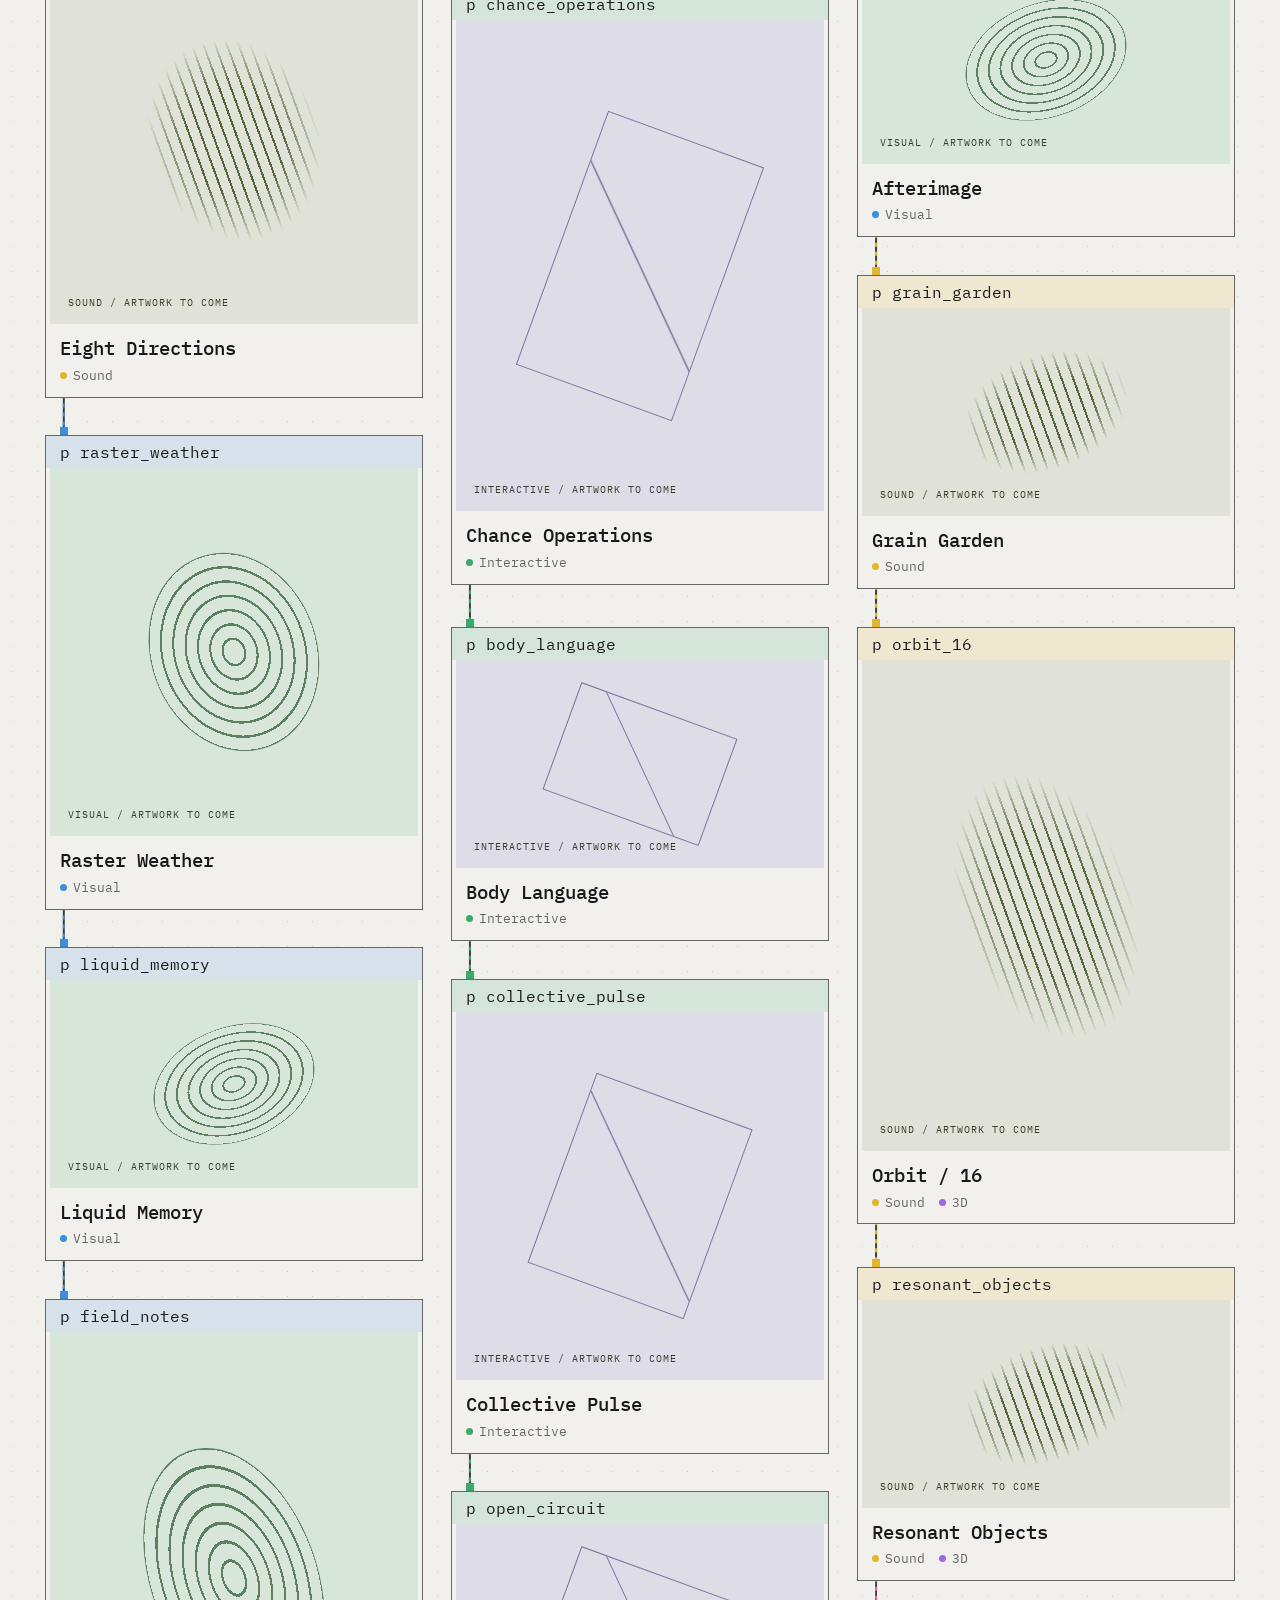
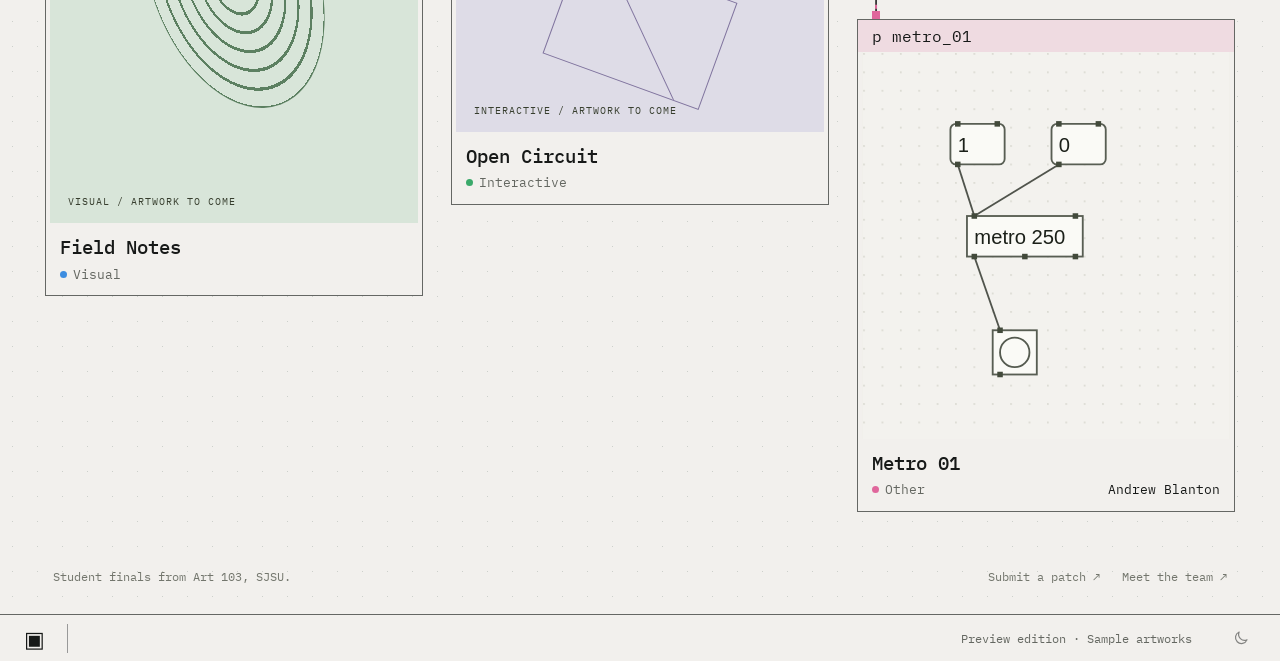
==== commit d1cbe54f: "Add files via upload" ====
--- a/index.html
+++ b/index.html
@@ -2,29 +2,38 @@
 <html lang="en"><head><meta charset="utf-8"><meta name="viewport" content="width=device-width,initial-scale=1"><meta name="description" content="Maximalist shows student final projects made in Max: sound, video, and interactive work from Art 103 at SJSU."><title>Maximalist | Student work made in Max</title><link rel="stylesheet" href="style.css"><link rel="stylesheet" href="object-skin.css"><link rel="stylesheet" href="showcase.css"><script src="theme.js"></script><script src="transitions.js" defer></script><link rel="stylesheet" href="dark.css"></head><body>
 <a class="skip" href="#works">Skip to works</a>
 <header><a class="brand" href="#">Maximalist</a><nav aria-label="Main navigation"><a href="#works">Works</a><button data-panel="artists">Artists</button><a href="credits.html">About & credits</a><a class="submit" href="submit.html">Submit a patch</a></nav></header>
-<aside class="launch" aria-label="Tentative launch countdown"><div><span class="launch-light" aria-hidden="true"></span><strong>🎉 YOU’RE INVITED: LAUNCH PARTY</strong><p>December 3, 2026 · Tentative · Time & location to come</p></div><div class="clock" role="timer" aria-label="Time until December 3 in Pacific time"><div><b data-unit="days">--</b><small>DAYS</small></div><span>:</span><div><b data-unit="hours">--</b><small>HRS</small></div><span>:</span><div><b data-unit="minutes">--</b><small>MIN</small></div><span>:</span><div><b data-unit="seconds">--</b><small>SEC</small></div></div><a class="rsvp" href="credits.html#launch-party" title="RSVP details coming soon">RSVP ↗</a><span class="launch-note">Counting to the date,<br>not the event start time.</span></aside><main><section class="canvas" aria-labelledby="title"><div class="intro"><div class="eyebrow">PATCHER GALLERY</div><div class="title-object"><div class="ports top"><i></i><i></i><i></i><i></i><i></i></div><h1 id="title">Maximalist</h1><div class="ports bottom" aria-hidden="true"><i class="active-port"></i><i class="active-port"></i><i class="active-port"></i><i class="active-port"></i><i class="active-port"></i></div></div><p class="tagline">Student-made. Max-powered.</p><p class="max-intro">A showcase of final projects by SJSU students, all made in <a href="https://cycling74.com/products/max" target="_blank" rel="noopener">Max by Cycling ’74 ↗</a>.<br>Explore sound, visuals, and interaction.</p><a class="explore" href="submit.html">Submit a patch <span>↗</span></a><aside class="showcase" aria-label="Patch of the week">
+<aside class="launch" aria-label="Tentative launch countdown"><div><span class="launch-light" aria-hidden="true"></span><strong>🎉 YOU’RE INVITED: LAUNCH PARTY</strong><p>December 11, 2026 · Tentative · Time & location to come</p></div><div class="clock" role="timer" aria-label="Time until December 11 in Pacific time"><div><b data-unit="days">--</b><small>DAYS</small></div><span>:</span><div><b data-unit="hours">--</b><small>HRS</small></div><span>:</span><div><b data-unit="minutes">--</b><small>MIN</small></div><span>:</span><div><b data-unit="seconds">--</b><small>SEC</small></div></div><a class="rsvp" href="credits.html#launch-party" title="RSVP details coming soon">RSVP ↗</a><span class="launch-note">Counting to the date,<br>not the event start time.</span></aside><main><section class="canvas" aria-labelledby="title"><div class="intro"><div class="eyebrow">PATCH FINALS</div><div class="title-object"><div class="ports top"><i></i><i></i><i></i><i></i><i></i></div><h1 id="title">Maximalist</h1><div class="ports bottom" aria-hidden="true"><i class="active-port"></i><i class="active-port"></i><i class="active-port"></i><i class="active-port"></i><i class="active-port"></i></div></div><details class="what-is-max"><summary><span class="wm-q" aria-hidden="true">?</span>What is Max?</summary><div class="wm-body">
+<p>Max is a visual programming app made by Cycling ’74. Instead of typing code, you put small boxes called <b>objects</b> on a blank canvas and connect them with lines called <b>patch cords</b>. Each object does one small job, and the cords pass information from one to the next.</p>
+<div class="wm-example" aria-label="Example: a microphone controls the size of a 3D shape">
+ <svg class="wm-cords" aria-hidden="true"></svg>
+ <div class="wm-step"><span class="wm-obj">adc~</span><span class="wm-cap">listens to a mic</span></div>
+ <div class="wm-step"><span class="wm-obj">peakamp~</span><span class="wm-cap">measures how loud it is</span></div>
+ <div class="wm-step"><span class="wm-obj">jit.gl.gridshape</span><span class="wm-cap">draws a shape that grows with the sound</span></div>
+</div>
+<p>Artists and musicians use it to build their own instruments, interactive installations and live visuals. A finished Max file is called a <b>patch</b>, which is why this whole site looks like one. Everything below was made this way by students at SJSU.</p>
+</div></details><p class="tagline">Student-made. Max-powered.</p><p class="max-intro">A showcase of final projects by SJSU students, all made in <a href="https://cycling74.com/products/max" target="_blank" rel="noopener">Max by Cycling ’74 ↗</a>.<br>Explore sound, visuals, and interaction.</p><a class="explore" href="submit.html">Submit a patch <span>↗</span></a><aside class="showcase" aria-label="Student showcase, starting with the patch of the week">
  <div class="sc-patch">
   <svg class="sc-cords" aria-hidden="true"></svg>
   <button class="sc-node sc-toggle" aria-pressed="true" aria-label="Pause showcase" data-hint="Starts and stops the slideshow."><span aria-hidden="true"></span></button>
   <span class="sc-comment c-toggle" aria-hidden="true">on / off</span>
-  <div class="sc-node sc-number" data-hint="How long each view stays up, in milliseconds. Drag up or down, or click and type a number."><span class="sc-tri" aria-hidden="true">▸</span><input class="sc-num-input" type="text" inputmode="numeric" value="4500" aria-label="Metro speed in milliseconds" spellcheck="false" autocomplete="off"></div>
+  <div class="sc-node sc-number" data-hint="How long each work stays up, in milliseconds. Drag up or down, or click and type a number."><span class="sc-tri" aria-hidden="true">▸</span><input class="sc-num-input" type="text" inputmode="numeric" value="4500" aria-label="Metro speed in milliseconds" spellcheck="false" autocomplete="off"></div>
   <span class="sc-comment c-number" aria-hidden="true">ms · drag or type</span>
   <div class="sc-node sc-obj sc-metro" aria-hidden="true" data-hint="Sends a bang on a timer. The number box above sets the timing.">metro<i class="port-r"></i></div>
   <span class="sc-comment c-metro" aria-hidden="true">every 4.5 sec</span>
-  <button class="sc-node sc-bang" aria-label="Bang: show the next view" data-hint="Click it to skip to the next view."><span aria-hidden="true"></span></button>
-  <div class="sc-node sc-obj sc-counter" aria-hidden="true" data-hint="Counts through the views: the finished piece, then the patch behind it.">counter</div>
-  <span class="sc-comment c-counter" aria-hidden="true">steps through the views</span>
+  <button class="sc-node sc-bang" aria-label="Bang: show the next work" data-hint="Click it to skip to the next work."><span aria-hidden="true"></span></button>
+  <div class="sc-node sc-obj sc-counter" aria-hidden="true" data-hint="Picks a random work each time, without repeats. Every few picks it brings back the patch of the week.">urn</div>
+  <span class="sc-comment c-counter" aria-hidden="true">random pick, no repeats</span>
  </div>
  <div class="sc-window">
   <i class="inlet" aria-hidden="true"></i>
   <div class="object-name"><span><i class="sc-live" aria-hidden="true"></i>student_showcase</span><span class="sc-potw">patch of the week</span></div>
-  <button class="sc-stage" aria-label="View artwork"><span class="sc-view-label" aria-hidden="true"></span></button>
+  <button class="sc-stage" aria-label="View artwork"></button>
   <div class="sc-progress" aria-hidden="true"><i></i></div>
-  <div class="sc-info"><div class="sc-text" aria-live="off"><h2 class="sc-title"></h2><p class="sc-meta"></p></div><div class="sc-msgs"><button class="sc-msg" data-sc="prev" aria-label="Previous view">prev</button><button class="sc-msg" data-sc="next" aria-label="Next view">next</button></div></div>
+  <div class="sc-info"><div class="sc-text" aria-live="off"><h2 class="sc-title"></h2><p class="sc-meta"></p></div><div class="sc-msgs"><button class="sc-msg" data-sc="prev" aria-label="Previous work">prev</button><button class="sc-msg" data-sc="next" aria-label="Next work">next</button></div></div>
  </div>
 </aside></div>
 <svg class="cords" aria-hidden="true"></svg>
-<section id="works" aria-label="Student artworks"><div class="filterbar"><div class="filter-object" data-cat="all"><i class="fo-inlet" aria-hidden="true"></i><button type="button" class="filter-button" id="filter-button" aria-haspopup="menu" aria-expanded="false" aria-controls="filter-menu"><span class="fb-label">filter</span><span class="fb-value"><i class="fb-dot" aria-hidden="true"></i><span class="fb-text">All works</span></span><span class="fb-caret" aria-hidden="true">▾</span></button><div class="fo-outlets" aria-hidden="true"><i data-outlet="sound" title="Sound" style="--cat:var(--c-sound)"></i><i data-outlet="visual" title="Visual" style="--cat:var(--c-visual)"></i><i data-outlet="interactive" title="Interactive" style="--cat:var(--c-interactive)"></i><i data-outlet="3d" title="3D" style="--cat:var(--c-3d)"></i><i data-outlet="other" title="Other" style="--cat:var(--c-other)"></i></div><div class="filter-menu" id="filter-menu" role="menu" aria-label="Filter works by category" hidden><button type="button" role="menuitemradio" aria-checked="true" data-filter="All" class="all"><i class="swatch"></i><span>All works</span><span class="n"></span></button><button type="button" role="menuitemradio" aria-checked="false" data-filter="Sound" style="--cat:var(--c-sound)"><i class="swatch"></i><span>Sound</span><span class="n"></span></button><button type="button" role="menuitemradio" aria-checked="false" data-filter="Visual" style="--cat:var(--c-visual)"><i class="swatch"></i><span>Visual</span><span class="n"></span></button><button type="button" role="menuitemradio" aria-checked="false" data-filter="Interactive" style="--cat:var(--c-interactive)"><i class="swatch"></i><span>Interactive</span><span class="n"></span></button><button type="button" role="menuitemradio" aria-checked="false" data-filter="3D" style="--cat:var(--c-3d)"><i class="swatch"></i><span>3D</span><span class="n"></span></button><button type="button" role="menuitemradio" aria-checked="false" data-filter="Other" style="--cat:var(--c-other)"><i class="swatch"></i><span>Other</span><span class="n"></span></button><div class="fm-sep" role="separator"></div><div class="fm-layout"><span class="fm-layout-label" id="layout-label">Layout</span><div class="view-toggle" role="group" aria-labelledby="layout-label"><button type="button" data-view="grid" role="menuitemradio" aria-checked="true"><svg viewBox="0 0 14 14" aria-hidden="true"><rect x="1" y="1" width="5" height="5"/><rect x="8" y="1" width="5" height="5"/><rect x="1" y="8" width="5" height="5"/><rect x="8" y="8" width="5" height="5"/></svg><span>Gallery</span></button><button type="button" data-view="list" role="menuitemradio" aria-checked="false"><svg viewBox="0 0 14 14" aria-hidden="true"><rect x="1" y="1.5" width="12" height="3"/><rect x="1" y="5.5" width="12" height="3"/><rect x="1" y="9.5" width="12" height="3"/></svg><span>List</span></button></div></div></div></div><span id="count" aria-live="polite">3 works</span></div><div class="gallery" id="gallery"></div></section>
+<section id="works" aria-label="Student artworks"><div class="filterbar"><div class="filter-object" data-cat="all"><i class="fo-inlet" aria-hidden="true"></i><button type="button" class="filter-button" id="filter-button" aria-haspopup="menu" aria-expanded="false" aria-controls="filter-menu"><span class="fb-label">filter</span><span class="fb-value"><i class="fb-dot" aria-hidden="true"></i><span class="fb-text">All works</span></span><span class="fb-caret" aria-hidden="true">▾</span></button><div class="fo-outlets" aria-hidden="true"><i data-outlet="sound" title="Sound" style="--cat:var(--c-sound)"></i><i data-outlet="visual" title="Visual" style="--cat:var(--c-visual)"></i><i data-outlet="interactive" title="Interactive" style="--cat:var(--c-interactive)"></i><i data-outlet="3d" title="3D" style="--cat:var(--c-3d)"></i><i data-outlet="other" title="Other" style="--cat:var(--c-other)"></i></div><div class="filter-menu" id="filter-menu" role="menu" aria-label="Filter works by category" hidden><div class="fm-hint" aria-hidden="true">Drag the cord, or click a category</div><button type="button" role="menuitemradio" aria-checked="true" data-filter="All" class="all"><i class="fm-in" aria-hidden="true"></i><span class="n"></span><span class="fm-label">All works</span><i class="swatch"></i></button><button type="button" role="menuitemradio" aria-checked="false" data-filter="Sound" style="--cat:var(--c-sound)"><i class="fm-in" aria-hidden="true"></i><span class="n"></span><span class="fm-label">Sound</span><i class="swatch"></i></button><button type="button" role="menuitemradio" aria-checked="false" data-filter="Visual" style="--cat:var(--c-visual)"><i class="fm-in" aria-hidden="true"></i><span class="n"></span><span class="fm-label">Visual</span><i class="swatch"></i></button><button type="button" role="menuitemradio" aria-checked="false" data-filter="Interactive" style="--cat:var(--c-interactive)"><i class="fm-in" aria-hidden="true"></i><span class="n"></span><span class="fm-label">Interactive</span><i class="swatch"></i></button><button type="button" role="menuitemradio" aria-checked="false" data-filter="3D" style="--cat:var(--c-3d)"><i class="fm-in" aria-hidden="true"></i><span class="n"></span><span class="fm-label">3D</span><i class="swatch"></i></button><button type="button" role="menuitemradio" aria-checked="false" data-filter="Other" style="--cat:var(--c-other)"><i class="fm-in" aria-hidden="true"></i><span class="n"></span><span class="fm-label">Other</span><i class="swatch"></i></button><div class="fm-sep" role="separator"></div><div class="fm-layout"><span class="fm-layout-label" id="layout-label">Layout</span><div class="view-toggle" role="group" aria-labelledby="layout-label"><button type="button" data-view="grid" role="menuitemradio" aria-checked="true"><svg viewBox="0 0 14 14" aria-hidden="true"><rect x="1" y="1" width="5" height="5"/><rect x="8" y="1" width="5" height="5"/><rect x="1" y="8" width="5" height="5"/><rect x="8" y="8" width="5" height="5"/></svg><span>Gallery</span></button><button type="button" data-view="list" role="menuitemradio" aria-checked="false"><svg viewBox="0 0 14 14" aria-hidden="true"><rect x="1" y="1.5" width="12" height="3"/><rect x="1" y="5.5" width="12" height="3"/><rect x="1" y="9.5" width="12" height="3"/></svg><span>List</span></button></div></div></div></div><span id="count" aria-live="polite">3 works</span></div><div class="gallery" id="gallery"></div></section>
 <div class="below"><span>Student finals from Art 103, SJSU.</span><span class="below-links"><a href="submit.html">Submit a patch ↗</a><a href="credits.html">Meet the team ↗</a></span></div></section></main>
 <footer><span class="lock" aria-label="Locked presentation view">▣</span><span class="footer-note">Preview edition · Sample artworks</span><button class="theme-toggle" type="button" aria-label="Switch to dark mode"><svg class="icon-moon" viewBox="0 0 24 24" aria-hidden="true"><path d="M20 14.5A8 8 0 0 1 9.5 4a8 8 0 1 0 10.5 10.5Z"/></svg><svg class="icon-sun" viewBox="0 0 24 24" aria-hidden="true"><circle cx="12" cy="12" r="4"/><path d="M12 2.5v2.5M12 19v2.5M2.5 12H5M19 12h2.5M5.3 5.3l1.8 1.8M16.9 16.9l1.8 1.8M5.3 18.7l1.8-1.8M16.9 7.1l1.8-1.8"/></svg></button></footer>
 <dialog id="dialog"><div class="dialog-top"><span id="dialog-label">p project</span><span class="dialog-nav"><button type="button" data-step="-1" aria-label="Previous work" title="Previous work (←)">←</button><button type="button" data-step="1" aria-label="Next work" title="Next work (→)">→</button></span><button id="close" aria-label="Close dialog">×</button></div><div id="dialog-body"></div></dialog>
--- a/style.css
+++ b/style.css
@@ -319,3 +319,74 @@
 .filter-menu .view-toggle button[aria-checked="true"]{background:var(--yellow);color:#1a1b1a}
 .filter-menu .view-toggle button[aria-checked="false"]:hover,.filter-menu .view-toggle button[aria-checked="false"]:focus-visible{background:#ebe7da}
 .view-toggle span{display:inline!important}
+
+/* "What is Max?" explainer under the title */
+.what-is-max{position:relative;z-index:3;margin:26px 0 0 8px;max-width:600px}
+.what-is-max summary{display:inline-flex;align-items:center;gap:10px;list-style:none;cursor:pointer;padding:6px 14px 6px 6px;border:1px solid var(--line);border-radius:4px;background:#e2e4d9;box-shadow:inset 0 -2px 0 #c9cebc;font-size:14px;user-select:none;transition:background .2s}
+.what-is-max summary::-webkit-details-marker{display:none}
+.what-is-max summary:hover{background:#ece5cf}
+.what-is-max[open] summary{background:var(--yellow);color:#1a1b1a}
+.wm-q{display:grid;place-items:center;width:22px;height:22px;border-radius:50%;background:var(--ink);color:var(--paper);font-size:13px;font-weight:600;transition:transform .35s cubic-bezier(.2,.8,.2,1)}
+.what-is-max[open] .wm-q{transform:rotate(360deg)}
+.wm-body{margin-top:14px;padding:18px 20px;background:var(--paper);border:1px solid var(--line);box-shadow:5px 6px 0 #d5d6c7;font-size:14px;line-height:1.7}
+.wm-body p{margin:0}
+.wm-body p+div,.wm-body div+p{margin-top:16px}
+.wm-body b{font-weight:600}
+.wm-example{position:relative;display:grid;gap:22px;padding:16px 14px 18px;background:#eceae3 radial-gradient(#d4d6cc .7px,transparent .7px) 0 0/14px 14px;border:1px dashed #a1a88e}
+/* Objects step down and to the right, like a patch flowing downward; captions sit beside them like Max comments */
+.wm-step{position:relative;z-index:1;display:flex;align-items:center;gap:14px}
+.wm-step:nth-of-type(2){margin-left:54px}
+.wm-step:nth-of-type(3){margin-left:108px}
+.wm-obj{position:relative;flex:none;padding:3px 9px;border:1px solid var(--line);background:var(--paper);font-size:12px;white-space:nowrap}
+.wm-obj::before,.wm-obj::after{content:'';position:absolute;left:3px;width:7px;height:3px;background:var(--ink)}
+.wm-obj::before{top:-2px}.wm-obj::after{bottom:-2px}
+.wm-cap{font-size:11px;line-height:1.4;color:#646761}
+.wm-cords{position:absolute;inset:0;width:100%;height:100%;overflow:visible;pointer-events:none;z-index:0}
+.wm-cords path{fill:none;stroke-width:2;stroke-linecap:butt}
+.wm-cords .base{stroke:#3a4036}
+.wm-cords .stripe{stroke:var(--cat);stroke-dasharray:4 5;animation:signal-flow 1.25s linear infinite}
+@media(max-width:640px){.what-is-max{margin-left:0}.wm-step:nth-of-type(2){margin-left:28px}.wm-step:nth-of-type(3){margin-left:56px}.wm-step{gap:10px}}
+@media(prefers-reduced-motion:reduce){.wm-q{transition:none}.wm-cords .stripe{animation:none}}
+.wm-body{overflow:hidden}
+/* Keep the header "Submit a patch" button orange on hover */
+nav>a.submit:hover{background:#e8b865;text-decoration:none}
+.detail-statement{margin-bottom:18px!important}
+.form-section .examples+.note,.examples+.note{margin-top:22px}
+
+/* The filter's patch cord (see app.js): it runs down the left of the menu into each category's inlet */
+.filter-menu{padding-left:30px}
+.filter-menu button[data-filter]{grid-template-columns:9px 34px 1fr 30px;gap:12px}
+.filter-menu button[data-filter] .n{text-align:left}
+.filter-menu .fm-label{text-align:right}
+.fm-in{display:block;width:9px;height:9px;background:color-mix(in srgb,var(--cat,#8a8e85) 35%,var(--paper));border:1px solid color-mix(in srgb,var(--cat,#8a8e85) 70%,var(--ink));transition:transform .2s,background .2s}
+.filter-menu .all .fm-in{--cat:#8a8e85}
+.filter-menu button[aria-checked="true"] .fm-in,.filter-menu button.drop-target .fm-in{background:var(--cat,#8a8e85)}
+.filter-menu button.drop-target{background:color-mix(in srgb,var(--cat,#999) 20%,var(--paper))}
+.fm-hint{text-align:right}
+.fm-hint{padding:4px 10px 6px;font-size:11px;color:#74796b}
+.fm-cords{position:absolute;inset:0;width:100%;height:100%;overflow:visible;pointer-events:none;z-index:2;--fm-all:#8a8e85}
+.fm-cords path{fill:none;stroke-width:2;stroke-linejoin:round}
+.fm-cords .fm-base{stroke:#3a4036}
+.fm-cords .fm-stripe{stroke:var(--fm-c);stroke-dasharray:4 5;animation:signal-flow 1.25s linear infinite}
+.fm-cords .fm-src{fill:var(--ink)}
+.fm-cords .fm-hit{stroke:transparent;stroke-width:14;pointer-events:stroke;cursor:grab;touch-action:none}
+/* The plug: a small square connector, like the site's inlets and outlets */
+.fm-cords .fm-plug{fill:var(--fm-c);stroke:var(--ink);stroke-width:1.5;pointer-events:all;cursor:grab;touch-action:none}
+.fm-cords .fm-plug:hover{stroke-width:2.2}
+.fm-cords.dragging,.fm-cords.dragging *{cursor:grabbing}
+.fm-cords.dragging{pointer-events:all}
+@media(prefers-reduced-motion:reduce){.fm-cords .fm-stripe{animation:none}}
+/* The current-page link in the header shouldn't underline the orange Submit button */
+nav>a.submit[aria-current="page"]{text-decoration:none;box-shadow:inset 0 -3px 0 #c07a28}
+nav>a.submit:focus{text-decoration:none}
+/* While the menu is open its cord is the one that matters, so the gallery outlets step back */
+.fo-outlets{transition:opacity .25s}
+.filter-object.menu-open .fo-outlets{opacity:0}
+/* The menu hangs straight off the filter box, sharing its bottom edge, so they read as one object */
+.filter-menu{top:calc(100% - 1px)}
+.filter-object.menu-open .filter-button{box-shadow:none}
+.fm-cords .fm-plug{stroke-width:1}
+/* The plug grows from its own center when it plugs in */
+.fm-cords .fm-plug{transform-box:fill-box;transform-origin:center}
+/* While the menu is open, the filter box and menu share one shadow */
+html .filter-object.menu-open .filter-button,html .filter-object.menu-open .filter-button:hover{box-shadow:6px 7px 0 #d5d6c7}
--- a/showcase.css
+++ b/showcase.css
@@ -107,3 +107,13 @@
 .sc-hint{position:absolute;z-index:8;max-width:230px;padding:7px 9px;font-size:11.5px;line-height:1.45;background:#fffbe6;color:#1a1b1a;border:1px solid var(--line);box-shadow:3px 4px 0 #0000001a;pointer-events:none;opacity:0;transform:translateY(-3px);transition:opacity .18s ease,transform .18s ease}
 .sc-hint.show{opacity:1;transform:none}
 @media(prefers-reduced-motion:reduce){.sc-hint{transition:none}}
+
+/* "patch of the week" label: only shows while the featured work is up, and lights up as it arrives */
+.showcase .sc-window .object-name span.sc-potw{opacity:0;transform:translateX(8px) scale(.96);transition:opacity .35s ease,transform .45s cubic-bezier(.2,.8,.2,1),box-shadow .6s ease}
+.showcase.is-potw .sc-window .object-name span.sc-potw{opacity:1;transform:none;box-shadow:0 0 10px 1px color-mix(in srgb,var(--yellow) 55%,transparent);animation:potw-breathe 2.6s ease-in-out infinite}
+.showcase.is-potw .sc-window .object-name span.sc-potw.arrive{animation:potw-arrive 1.1s cubic-bezier(.2,.8,.2,1),potw-breathe 2.6s ease-in-out 1.1s infinite}
+@keyframes potw-arrive{0%{box-shadow:0 0 0 0 color-mix(in srgb,var(--yellow) 0%,transparent)}35%{box-shadow:0 0 22px 6px color-mix(in srgb,var(--yellow) 95%,transparent)}100%{box-shadow:0 0 10px 1px color-mix(in srgb,var(--yellow) 55%,transparent)}}
+@keyframes potw-breathe{0%,100%{box-shadow:0 0 10px 1px color-mix(in srgb,var(--yellow) 55%,transparent)}50%{box-shadow:0 0 16px 3px color-mix(in srgb,var(--yellow) 75%,transparent)}}
+@media(prefers-reduced-motion:reduce){.showcase .sc-window .object-name span.sc-potw,.showcase.is-potw .sc-window .object-name span.sc-potw.arrive{transition:none;animation:none}}
+/* Very small phones: keep the showcase patch inside the screen */
+@media(max-width:400px){.sc-comment.c-number{display:none}.sc-comment.c-metro{left:76px}}
--- a/dark.css
+++ b/dark.css
@@ -19,7 +19,7 @@
 /* Text on the amber accent stays dark so it reads */
 :root[data-theme="dark"] .submit,:root[data-theme="dark"] .rsvp,:root[data-theme="dark"] .eyebrow,:root[data-theme="dark"] .filters button.active,:root[data-theme="dark"] .primary,:root[data-theme="dark"] .tags span,:root[data-theme="dark"] .skip,
 :root[data-theme="dark"] button:hover,:root[data-theme="dark"] .explore:hover,:root[data-theme="dark"] .portfolio-link:hover,:root[data-theme="dark"] .guide-link a:hover,:root[data-theme="dark"] .audio-player.playing .ap-toggle{color:#1a1b1a}
-:root[data-theme="dark"] .card:hover,:root[data-theme="dark"] nav>button:not(.submit):hover,:root[data-theme="dark"] .filters button:not(.active):hover,:root[data-theme="dark"] .sc-stage:hover,:root[data-theme="dark"] .sc-bang:hover,:root[data-theme="dark"] .theme-toggle:hover,:root[data-theme="dark"] .dialog-nav button:hover{color:var(--ink)}
+:root[data-theme="dark"] .card:hover,:root[data-theme="dark"] nav>button:not(.submit):hover,:root[data-theme="dark"] .filters button:not(.active):hover,:root[data-theme="dark"] .sc-stage:hover,:root[data-theme="dark"] .sc-bang:hover,:root[data-theme="dark"] .theme-toggle:hover{color:var(--ink)}
 :root[data-theme="dark"] .rsvp:hover,:root[data-theme="dark"] .open-patcher:hover{background:#f0c77d;color:#1a1b1a}
 
 /* Muted text */
@@ -123,3 +123,19 @@
 :root[data-theme="dark"] .fm-layout-label{color:#a2a69b}
 :root[data-theme="dark"] .filter-menu .view-toggle button[aria-checked="false"]:hover,:root[data-theme="dark"] .filter-menu .view-toggle button[aria-checked="false"]:focus-visible{background:#2a2c29}
 :root[data-theme="dark"] .filter-menu .view-toggle button[aria-checked="true"]{color:#1a1b1a}
+:root[data-theme="dark"] .what-is-max summary{background:#2f322e;box-shadow:inset 0 -2px 0 #222421}
+:root[data-theme="dark"] .what-is-max summary:hover{background:#3a3326}
+:root[data-theme="dark"] .what-is-max[open] summary{background:var(--yellow);color:#1a1b1a}
+:root[data-theme="dark"] .wm-body{box-shadow:5px 6px 0 #0b0c0b}
+:root[data-theme="dark"] .wm-example{background:#232624 radial-gradient(#363a35 .7px,transparent .7px) 0 0/14px 14px;border-color:#4f544c}
+:root[data-theme="dark"] .wm-cap{color:#a2a69b}
+:root[data-theme="dark"] .wm-cords .base{stroke:#5e635b}
+/* Buttons that keep a dark background on hover keep light text too */
+:root[data-theme="dark"] .filter-button:hover,:root[data-theme="dark"] .filter-button:hover .fb-text,:root[data-theme="dark"] .filter-button:hover .fb-caret,
+:root[data-theme="dark"] .sc-msg:hover,:root[data-theme="dark"] .sc-number:hover{color:var(--ink)}
+:root[data-theme="dark"] .sc-msg:hover{background:#3a3d38}
+:root[data-theme="dark"] .dialog-top button:hover,:root[data-theme="dark"] .sc-toggle:hover{color:#1a1b1a}
+:root[data-theme="dark"] .open-patcher:disabled,:root[data-theme="dark"] .open-patcher:disabled:hover{color:#8a8e85}
+:root[data-theme="dark"] .fm-cords .fm-base{stroke:#5e635b}
+:root[data-theme="dark"] .fm-hint{color:#a2a69b}
+:root[data-theme="dark"] .filter-object.menu-open .filter-button,:root[data-theme="dark"] .filter-object.menu-open .filter-button:hover{box-shadow:6px 7px 0 #0b0c0b}
